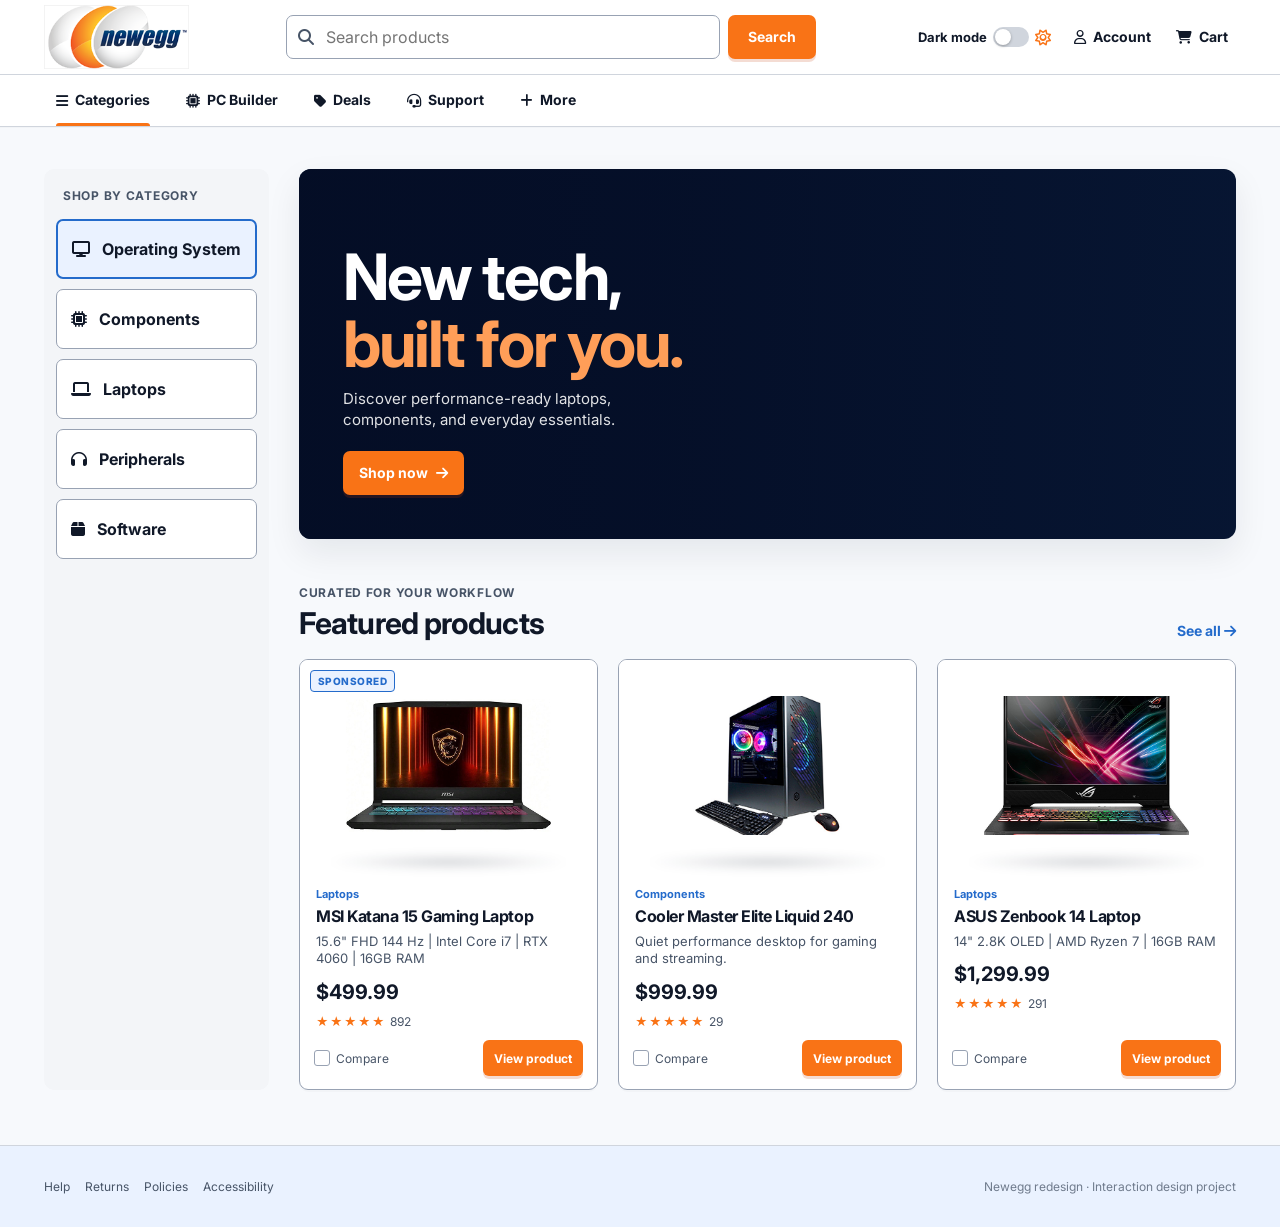
==== index.html @ b3aba9d3 "Improved the main hero promotional banner to make it more responsive." ====
<!doctype html>
<html lang="en">

<head>
  <meta charset="UTF-8" />
  <meta name="viewport" content="width=device-width, initial-scale=1.0" />
  <meta name="description" content="Responsive Newegg redesign prototype for an interaction design course." />
  <title>Newegg Redesign | Home</title>
  <link rel="preconnect" href="https://fonts.googleapis.com" />
  <link rel="preconnect" href="https://fonts.gstatic.com" crossorigin />
  <link href="https://fonts.googleapis.com/css2?family=Inter:wght@400;500;600;700;800&display=swap" rel="stylesheet" />
  <link rel="stylesheet" href="https://cdnjs.cloudflare.com/ajax/libs/font-awesome/6.7.2/css/all.min.css" />
  <link rel="stylesheet" href="./styles.css" />
</head>

<body class="page-home">
  <a class="skip-link" href="#main-content">Skip to content</a>

  <header class="site-header">
    <div class="header-main shell">
      <button class="hamburger" type="button" data-menu-toggle aria-label="Open navigation" aria-expanded="false"><i
          class="fa-solid fa-bars"></i></button>
      <a class="brand" href="index.html" aria-label="Newegg home">
        <img class="brand-logo" src="./assets/NeweggLogo.png" alt="Newegg" />
      </a>
      <form class="search-form desktop-search" data-search-form>
        <label class="sr-only" for="desktop-search">Search products</label>
        <div class="search-input-wrap"><i class="fa-solid fa-magnifying-glass"></i><input id="desktop-search"
            name="query" placeholder="Search products" /></div>
        <button class="btn btn-primary" type="submit">Search</button>
      </form>
      <div class="header-actions">
        <button class="theme-control" type="button" data-theme-toggle aria-label="Switch color theme"><span
            class="theme-label">Dark mode</span><span class="switch"><i></i></span><span class="theme-icon"><i
              class="fa-regular fa-sun"></i></span></button>
        <a class="account-link desktop-only" href="support.html"><i
            class="fa-regular fa-user"></i><span>Account</span></a>
        <a class="cart-link" href="product.html" aria-label="Cart"><i class="fa-solid fa-cart-shopping"></i><span
            class="desktop-only">Cart</span><b class="cart-count" hidden>0</b></a>
      </div>
    </div>
    <div class="mobile-search shell">
      <form class="search-form" data-search-form>
        <label class="sr-only" for="mobile-search">Search products</label>
        <div class="search-input-wrap"><i class="fa-solid fa-magnifying-glass"></i><input id="mobile-search"
            name="query" placeholder="Search products" /></div>
        <button class="btn btn-primary" type="submit">Search</button>
      </form>
    </div>
    <nav class="desktop-nav" aria-label="Primary navigation">
      <div class="shell nav-inner">
        <a class="nav-link is-active" href="index.html"><i class="fa-solid fa-bars"></i><span>Categories</span></a>
        <a class="nav-link" href="search.html"><i class="fa-solid fa-microchip"></i><span>PC Builder</span></a>
        <a class="nav-link" href="search.html"><i class="fa-solid fa-tag"></i><span>Deals</span></a>
        <a class="nav-link" href="support.html"><i class="fa-solid fa-headset"></i><span>Support</span></a>
        <a class="nav-link" href="index.html"><i class="fa-solid fa-plus"></i><span>More</span></a>
      </div>
    </nav>
    <div class="mobile-menu" aria-hidden="true">
      <div class="mobile-menu__backdrop" data-menu-close></div>
      <nav class="mobile-menu__panel" aria-label="Mobile navigation">
        <p>Explore</p>
        <a class="mobile-nav-link is-active" href="index.html"><i class="fa-solid fa-display"></i><span>Home</span><i
            class="fa-solid fa-arrow-right"></i></a>
        <a class="mobile-nav-link" href="search.html"><i class="fa-solid fa-magnifying-glass"></i><span>Search
            products</span><i class="fa-solid fa-arrow-right"></i></a>
        <a class="mobile-nav-link" href="product.html"><i class="fa-solid fa-laptop"></i><span>Product details</span><i
            class="fa-solid fa-arrow-right"></i></a>
        <a class="mobile-nav-link" href="support.html"><i class="fa-solid fa-headset"></i><span>Support</span><i
            class="fa-solid fa-arrow-right"></i></a>
        <button class="mobile-menu__theme" type="button" data-theme-toggle><i class="fa-regular fa-moon"></i> Switch to
          dark mode</button>
      </nav>
    </div>
  </header>

  <main id="main-content" class="page">
    <section class="home-grid shell">
      <aside class="category-rail" aria-label="Shop by category">
        <div class="section-kicker">Shop by category</div>
        <button class="category-button is-selected" type="button"><i class="fa-solid fa-display"></i><span>Operating
            System</span></button>
        <button class="category-button" type="button"><i
            class="fa-solid fa-microchip"></i><span>Components</span></button>
        <button class="category-button" type="button"><i class="fa-solid fa-laptop"></i><span>Laptops</span></button>
        <button class="category-button" type="button"><i
            class="fa-solid fa-headphones"></i><span>Peripherals</span></button>
        <button class="category-button" type="button"><i class="fa-solid fa-box"></i><span>Software</span></button>
      </aside>

      <div class="home-main">
        <section class="hero" style="--hero-image: url('./assets/hero-tech.png')">
          <div class="hero__content">
            <h1>
              New tech,

              <em>built for you.</em>
            </h1>

            <p>
              Discover performance-ready laptops, components,
              and everyday essentials.
            </p>

            <a class="btn btn-primary" href="search.html">
              Shop now <i class="fa-solid fa-arrow-right"></i>
            </a>
          </div>
        </section>

        <section class="featured-section">
          <div class="section-heading">
            <div><span class="section-kicker">Curated for your workflow</span>
              <h2>Featured products</h2>
            </div><a class="text-link" href="search.html">See all <i class="fa-solid fa-arrow-right"></i></a>
          </div>
          <div class="featured-grid">
            <article class="product-card">
              <div class="product-card__media"><span class="sponsored">Sponsored</span><img class="product-image"
                  src="./assets/MSIKatana.png" alt="Katana 15 Gaming Laptop" /></div>
              <div class="product-card__body">
                <p class="product-card__eyebrow">Laptops</p>
                <h3>MSI Katana 15 Gaming Laptop</h3>
                <p class="product-card__desc">15.6&quot; FHD 144 Hz | Intel Core i7 | RTX 4060 | 16GB RAM</p>
                <div class="product-card__price">$499.99</div>
                <div class="rating">★★★★★ <span>892</span></div>
              </div>
              <div class="product-card__actions"><label class="compare-check"><input type="checkbox"
                    data-compare /><span></span>Compare</label><a class="btn btn-primary btn-sm"
                  href="product.html">View product</a></div>
            </article>
            <article class="product-card">
              <div class="product-card__media"><img class="product-image" src="./assets/CoolerMaster.png"
                  alt="Elite Liquid desktop" /></div>
              <div class="product-card__body">
                <p class="product-card__eyebrow">Components</p>
                <h3>Cooler Master Elite Liquid 240</h3>
                <p class="product-card__desc">Quiet performance desktop for gaming and streaming.</p>
                <div class="product-card__price">$999.99</div>
                <div class="rating">★★★★★ <span>29</span></div>
              </div>
              <div class="product-card__actions"><label class="compare-check"><input type="checkbox"
                    data-compare /><span></span>Compare</label><a class="btn btn-primary btn-sm"
                  href="product.html">View product</a></div>
            </article>
            <article class="product-card">
              <div class="product-card__media"><img class="product-image" src="./assets/AsusZenbook.png"
                  alt="Zenbook creator laptop" /></div>
              <div class="product-card__body">
                <p class="product-card__eyebrow">Laptops</p>
                <h3>ASUS Zenbook 14 Laptop</h3>
                <p class="product-card__desc">14&quot; 2.8K OLED | AMD Ryzen 7 | 16GB RAM</p>
                <div class="product-card__price">$1,299.99</div>
                <div class="rating">★★★★★ <span>291</span></div>
              </div>
              <div class="product-card__actions"><label class="compare-check"><input type="checkbox"
                    data-compare /><span></span>Compare</label><a class="btn btn-primary btn-sm"
                  href="product.html">View product</a></div>
            </article>
          </div>
        </section>
      </div>
    </section>
  </main>

  <footer class="site-footer">
    <div class="shell"><span>Help</span><span>Returns</span><span>Policies</span><span>Accessibility</span><span
        class="footer-note">Newegg redesign · Interaction design project</span></div>
  </footer>
  <div class="toast" role="status" hidden></div>
  <script src="./app.js"></script>
</body>

</html>
---- styles.css ----
:root {
  --ink: #101828;
  --ink-soft: #475467;
  --canvas: #f7f9fc;
  --surface: #ffffff;
  --surface-muted: #f3f5f8;
  --line: #d0d5dd;
  --line-strong: #98a2b3;
  --navy: #21395f;
  --navy-deep: #101828;
  --blue: #246bcb;
  --blue-soft: #eaf2ff;
  --orange: #f97316;
  --orange-dark: #d95f07;
  --success: #157a47;
  --success-bg: #ecfdf3;
  --error: #d92d20;
  --error-bg: #fff1f0;
  --shadow: 0 14px 34px rgba(16, 24, 40, 0.08);
  --shadow-soft: 0 6px 18px rgba(16, 24, 40, 0.06);
  --ease: cubic-bezier(0.23, 1, 0.32, 1);
}


:root[data-theme="dark"],
body.dark-mode {
  --ink: #f9fafb;
  --ink-soft: #d0d5dd;
  --canvas: #101828;
  --surface: #1d2939;
  --surface-muted: #283548;
  --line: #475467;
  --line-strong: #667085;
  --navy: #1d2939;
  --navy-deep: #101828;
  --blue: #84adff;
  --blue-soft: #21395f;
  --success: #7ee2a8;
  --success-bg: #133d2b;
  --error: #fda29b;
  --error-bg: #5b1f28;
  --shadow: 0 18px 42px rgba(0, 0, 0, 0.28);
  --shadow-soft: 0 10px 24px rgba(0, 0, 0, 0.2);
}

  * {
  box-sizing: border-box;
}

html {
  max-width: 100%;
  overflow-x: clip;
  scroll-behavior: smooth;
}

body {
  max-width: 100%;
  margin: 0;
  min-width: 320px;
  overflow-x: clip;
  background: var(--canvas);
  color: var(--ink);
  font-family: "inter", Arial, sans-serif;
  font-size: 16px;
  line-height: 1.45;
  transition: background-color 180ms var(--ease), color 180ms var(--ease);
}

body.menu-is-open {
  overflow: hidden;
}

button,
input,
textarea,
select {
  font: inherit;
}

button,
a {
  -webkit-tap-highlight-color: transparent;
}

button {
  border: 0;
}

a {
  color: inherit;
  text-decoration: none;
}

button,
select,
input[type="checkbox"] {
  cursor: pointer;
}

button:focus-visible,
a:focus-visible,
input:focus-visible,
select:focus-visible,
textarea:focus-visible {
  outline: 3px solid #84adff;
  outline-offset: 2px;
}

img {
  max-width: 100%;
  display: block;
}

.sr-only {
  position: absolute;
  width: 1px;
  height: 1px;
  padding: 0;
  margin: -1px;
  overflow: hidden;
  clip: rect(0, 0, 0, 0);
  white-space: nowrap;
  border: 0;
}

[hidden] {
  display: none !important;
}

.skip-link {
  position: fixed;
  top: 0;
  left: 16px;
  transform: translateY(-120%);
  z-index: 1000;
  padding: 10px 14px;
  background: var(--orange);
  color: #fff;
  font-weight: 700;
  border-radius: 0 0 8px 8px;
  transition: transform 160ms var(--ease);
}

.skip-link:focus {
  transform: translateY(0);
}

.shell {
  width: min(100% - 32px, 1240px);
  margin-inline: auto;
}

.page {
  min-height: calc(100vh - 200px);
}

.mobile-only {
  display: inline-flex;
}

.desktop-only,
.desktop-search,
.desktop-nav,
.category-rail,
.filters-panel {
  display: none;
}

.desktop-search {
  display: none !important;
}

/* Header */
.site-header {
  position: relative;
  z-index: 20;
  background: var(--surface);
  border-bottom: 1px solid var(--line);
  box-shadow: 0 1px 0 rgba(16, 24, 40, 0.02);
}

.header-main {
  position: relative;
  z-index: 3;
  min-height: 68px;
  display: flex;
  align-items: center;
  justify-content: space-between;
  gap: 12px;
  background: var(--surface);
}

.hamburger,
.icon-button {
  width: 46px;
  height: 46px;
  display: grid;
  place-items: center;
  border-radius: 9px;
  background: transparent;
  color: var(--ink);
}

.hamburger {
  flex: 0 0 auto;
}

.hamburger:active,
.icon-button:active,
.btn:active {
  transform: scale(0.97);
}

.brand {
  display: inline-flex;
  align-items: center;
  gap: 7px;
  min-width: 0;
  font-family: "Inter", Arial, sans-serif;
  font-size: 19px;
  font-weight: 700;
  letter-spacing: -1px;
  color: var(--navy);
}

.brand-logo {
  width: 112px;
  height: auto;
  display: block;
  object-fit: contain;
}

@media (min-width: 768px) {
  .brand-logo {
    width: 145px;
  }
}

.brand-word span {
  color: var(--orange);
}

.brand-orbs {
  width: 36px;
  height: 24px;
  display: inline-flex;
  align-items: center;
  position: relative;
}

.brand-orbs i {
  position: absolute;
  width: 21px;
  height: 21px;
  border-radius: 50%;
  border: 1px solid rgba(16, 24, 40, .1);
}

.brand-orbs i:nth-child(1) {
  left: 0;
  background: #f7d58e;
}

.brand-orbs i:nth-child(2) {
  left: 7px;
  background: #f89a3c;
}

.brand-orbs i:nth-child(3) {
  left: 15px;
  background: #d4e9f7;
}

.header-actions {
  display: flex;
  flex: 0 0 auto;
  align-items: center;
  gap: 4px;
}

.theme-control {
  height: 42px;
  display: inline-flex;
  align-items: center;
  gap: 6px;
  padding: 0 6px;
  background: transparent;
  color: var(--ink);
  border-radius: 9px;
  white-space: nowrap;
}

.theme-label {
  display: none;
  font-size: 13px;
  font-weight: 700;
}

.theme-icon {
  color: var(--orange);
  display: grid;
  place-items: center;
}

.switch {
  width: 36px;
  height: 20px;
  padding: 2px;
  border-radius: 99px;
  background: var(--line);
  transition: background 180ms var(--ease);
}

.switch i {
  width: 16px;
  height: 16px;
  display: block;
  border-radius: 50%;
  background: #fff;
  box-shadow: 0 1px 3px rgba(0, 0, 0, .3);
  transition: transform 180ms var(--ease);
}

.switch.is-on {
  background: var(--orange);
}

.switch.is-on i {
  transform: translateX(16px);
}

.cart-link,
.account-link {
  position: relative;
  display: inline-flex;
  align-items: center;
  gap: 7px;
  padding: 8px;
  color: var(--ink);
  font-weight: 700;
  font-size: 14px;
}

.account-link.desktop-only {
  display: none;
}

.cart-link b {
  position: absolute;
  top: 1px;
  right: 1px;
  display: grid;
  place-items: center;
  min-width: 16px;
  height: 16px;
  padding: 0 4px;
  border: 2px solid var(--surface);
  border-radius: 99px;
  background: var(--orange);
  color: #fff;
  font-size: 10px;
}

.mobile-search {
  position: relative;
  z-index: 3;
  padding: 0 0 12px;
  background: var(--surface);
}

.search-form {
  display: flex;
  align-items: stretch;
  gap: 8px;
  width: 100%;
}

.search-input-wrap {
  position: relative;
  flex: 1;
  min-width: 0;
  display: flex;
  align-items: center;
  color: var(--ink-soft);
}

.search-input-wrap svg,
.search-input-wrap i {
  position: absolute;
  left: 12px;
  pointer-events: none;
}

.search-input-wrap input {
  width: 100%;
  height: 44px;
  padding: 0 12px 0 39px;
  border: 1px solid var(--line-strong);
  border-radius: 7px;
  background: var(--surface);
  color: var(--ink);
  transition: border-color 160ms var(--ease), box-shadow 160ms var(--ease);
}

.search-input-wrap input:focus {
  border-color: var(--blue);
  box-shadow: 0 0 0 3px color-mix(in srgb, var(--blue) 17%, transparent);
  outline: none;
}

.btn {
  min-height: 44px;
  display: inline-flex;
  align-items: center;
  justify-content: center;
  gap: 8px;
  padding: 0 16px;
  border-radius: 7px;
  font-weight: 700;
  font-size: 14px;
  text-align: center;
  transition: transform 150ms var(--ease), background-color 150ms var(--ease), box-shadow 150ms var(--ease);
}

.btn-primary {
  background: var(--orange);
  color: #fff;
  box-shadow: 0 3px 0 rgba(193, 65, 12, .18);
}

.btn-primary:hover {
  background: var(--orange-dark);
  box-shadow: 0 5px 12px rgba(217, 95, 7, .2);
  transform: translateY(-1px);
}

.btn-secondary {
  border: 1px solid var(--line-strong);
  background: var(--surface);
  color: var(--ink);
}

.btn-secondary:hover {
  border-color: var(--blue);
  color: var(--blue);
}

.btn-sm {
  min-height: 36px;
  padding: 0 11px;
  border-radius: 6px;
  font-size: 12px;
}

.mobile-menu {
  position: fixed;
  inset: 0;
  z-index: 2;
  visibility: hidden;
  pointer-events: none;
}

.mobile-menu.is-open {
  visibility: visible;
  pointer-events: auto;
}

.mobile-menu__backdrop {
  position: absolute;
  inset: 124px 0 0;
  background: rgba(2, 6, 23, .56);
  opacity: 0;
  transition: opacity 200ms var(--ease);
}

.mobile-menu.is-open .mobile-menu__backdrop {
  opacity: 1;
}

.mobile-menu__panel {
  position: absolute;
  top: 124px;
  bottom: 0;
  width: min(320px, 86vw);
  padding: 24px 18px;
  overflow-y: auto;
  background: var(--surface);
  box-shadow: 10px 8px 30px rgba(0, 0, 0, .24);
  transform: translateX(-105%);
  transition: transform 250ms var(--ease);
}

.mobile-menu.is-open .mobile-menu__panel {
  transform: translateX(0);
}

.mobile-menu__panel p {
  margin: 0 10px 11px;
  color: var(--ink-soft);
  font-size: 12px;
  font-weight: 800;
  letter-spacing: .1em;
  text-transform: uppercase;
}

.mobile-nav-link {
  display: grid;
  grid-template-columns: 24px 1fr 18px;
  align-items: center;
  gap: 10px;
  min-height: 54px;
  padding: 0 10px;
  border-bottom: 1px solid var(--line);
  color: var(--ink);
  font-size: 16px;
  font-weight: 700;
}

.mobile-nav-link svg:last-child,
.mobile-nav-link i:last-child {
  color: var(--ink-soft);
}

.mobile-nav-link.is-active {
  border-left: 3px solid var(--orange);
  padding-left: 7px;
  background: var(--blue-soft);
  color: var(--blue);
}

.mobile-menu__theme {
  width: 100%;
  display: flex;
  align-items: center;
  gap: 10px;
  min-height: 54px;
  margin-top: 16px;
  padding: 0 10px;
  border: 0;
  border-radius: 7px;
  background: var(--surface-muted);
  color: var(--ink);
  text-align: left;
  font-weight: 800;
}

.route-name {
  position: absolute;
  width: 1px;
  height: 1px;
  overflow: hidden;
  clip: rect(0, 0, 0, 0);
}

/* Shared layout / typography */
h1,
h2,
h3,
p {
  margin-top: 0;
}

h1,
h2,
h3 {
  font-family: "Inter", Arial, sans-serif;
  letter-spacing: -.03em;
}

h1 {
  font-size: clamp(29px, 7vw, 48px);
  line-height: 1.04;
}

h2 {
  font-size: clamp(22px, 5vw, 30px);
  line-height: 1.12;
}

.section-kicker {
  display: block;
  margin-bottom: 6px;
  color: var(--ink-soft);
  font-size: 12px;
  font-weight: 700;
  letter-spacing: .06em;
  text-transform: uppercase;
}

.section-heading {
  display: flex;
  align-items: flex-end;
  justify-content: space-between;
  gap: 12px;
  margin-bottom: 18px;
}

.section-heading h2 {
  margin-bottom: 0;
}

.text-link,
.text-button {
  display: inline-flex;
  align-items: center;
  gap: 3px;
  border: 0;
  background: transparent;
  color: var(--blue);
  font-weight: 700;
  font-size: 14px;
  white-space: nowrap;
}

.text-button {
  padding: 8px;
}

/* Home */
.home-grid {
  padding-block: 22px 44px;
}

.hero {
  position: relative;
  min-height: 300px;
  display: flex;
  align-items: flex-end;
  overflow: hidden;
  padding: 28px;
  border-radius: 12px;
  background: #071633 var(--hero-image) center / cover no-repeat;
  box-shadow: var(--shadow);
  isolation: isolate;
}

.hero::before {
  content: "";
  position: absolute;
  inset: 0;
  z-index: -1;
  background: linear-gradient(90deg, rgba(4, 13, 37, .96) 0%, rgba(4, 13, 37, .75) 40%, rgba(4, 13, 37, .08) 100%);
}

.promo-hero {
  align-items: flex-end;
  justify-content: flex-start;
  background-position: center;
}

.promo-hero::before {
  background: rgba(4, 13, 37, 0.08);
}

.hero-shop-button {
  position: relative;
  z-index: 1;
}

.hero__content {
  max-width: 360px;
  color: #fff;
}

.hero__eyebrow {
  display: inline-flex;
  padding: 5px 8px;
  margin-bottom: 10px;
  border: 1px solid rgba(255, 255, 255, .36);
  border-radius: 99px;
  background: rgba(255, 255, 255, .11);
  font-size: 12px;
  font-weight: 700;
}

.hero h1 {
  margin-bottom: 10px;
  font-size: clamp(35px, 9.5vw, 64px);
}

.hero h1 em {
  color: #ff9e58;
  font-style: normal;
}

.hero p {
  margin-bottom: 20px;
  color: rgba(255, 255, 255, .88);
  font-size: 15px;
}

.featured-section {
  padding-top: 40px;
}

.featured-grid,
.results-grid {
  display: grid;
  grid-template-columns: 1fr;
  gap: 14px;
}

.product-card {
  position: relative;
  display: flex;
  flex-direction: column;
  overflow: hidden;
  min-width: 0;
  border: 1px solid var(--line-strong);
  border-radius: 9px;
  background: var(--surface);
  box-shadow: 0 2px 0 rgba(16, 24, 40, .02);
  transition: transform 180ms var(--ease), box-shadow 180ms var(--ease);
}

.product-card:hover {
  transform: translateY(-3px);
  box-shadow: var(--shadow-soft);
}

.product-card__media {
  position: relative;
  display: grid;
  place-items: center;
  min-height: 190px;
  padding: 18px;
  background: #fff;
}

.product-card__media::after {
  content: "";
  position: absolute;
  inset: auto 20px 0;
  height: 18px;
  background: radial-gradient(ellipse, rgba(15, 23, 42, .18), transparent 67%);
  filter: blur(4px);
}

.product-image {
  width: min(100%, 180px);
  height: 160px;
  object-fit: contain;
  position: relative;
  z-index: 1;
}

.sponsored {
  position: absolute;
  top: 10px;
  left: 10px;
  z-index: 2;
  padding: 3px 7px;
  border: 1px solid var(--blue);
  border-radius: 4px;
  background: var(--blue-soft);
  color: var(--blue);
  font-size: 10px;
  font-weight: 800;
  text-transform: uppercase;
  letter-spacing: .045em;
}

.product-card__body {
  flex: 1;
  padding: 16px 16px 11px;
}

.product-card__eyebrow {
  margin-bottom: 4px;
  color: var(--blue);
  font-size: 11px;
  font-weight: 700;
}

.product-card h3 {
  margin-bottom: 7px;
  font-size: 17px;
  line-height: 1.18;
}

.product-card__desc {
  display: -webkit-box;
  margin-bottom: 10px;
  color: var(--ink-soft);
  font-size: 13px;
  line-height: 1.35;
  overflow: hidden;
  -webkit-line-clamp: 2;
  -webkit-box-orient: vertical;
}

.product-card__price {
  margin-bottom: 6px;
  font-family: "Inter", Arial, sans-serif;
  font-size: 20px;
  font-weight: 700;
}

.rating {
  color: var(--orange);
  font-size: 12px;
  letter-spacing: 1px;
}

.rating span {
  color: var(--ink-soft);
  letter-spacing: 0;
}

.product-card__actions {
  display: flex;
  align-items: center;
  justify-content: space-between;
  gap: 8px;
  padding: 0 16px 15px;
}

.compare-check {
  position: relative;
  display: inline-flex;
  align-items: center;
  gap: 6px;
  color: var(--ink-soft);
  font-size: 12px;
  white-space: nowrap;
}

.compare-check input,
.filter-option input {
  position: absolute;
  width: 1px;
  height: 1px;
  opacity: 0;
}

.compare-check>span,
.filter-option>span {
  width: 16px;
  height: 16px;
  display: inline-grid;
  place-items: center;
  flex: 0 0 auto;
  border: 1.5px solid var(--line-strong);
  border-radius: 3px;
  background: var(--surface);
}

.compare-check input:checked+span,
.filter-option input:checked+span {
  border-color: var(--blue);
  background: var(--blue);
}

.compare-check input:checked+span::after,
.filter-option input:checked+span::after {
  content: "✓";
  color: #fff;
  font-size: 12px;
  font-weight: 800;
}

/* Search results */
.page-search {
  background: color-mix(in srgb, var(--canvas) 90%, var(--blue-soft));
}

.search-page {
  padding-block: 26px 46px;
}

.search-page__top {
  display: flex;
  justify-content: space-between;
  align-items: flex-end;
  gap: 20px;
}

.search-page__top h1 {
  margin-bottom: 3px;
}

.results-meta {
  margin-bottom: 0;
  color: var(--ink-soft);
  font-size: 14px;
}

.sort-control {
  display: none;
  align-items: center;
  gap: 8px;
  color: var(--ink-soft);
  font-size: 13px;
  font-weight: 700;
}

.sort-control select {
  height: 38px;
  min-width: 146px;
  padding: 0 30px 0 10px;
  border: 1px solid var(--line-strong);
  border-radius: 6px;
  background: var(--surface);
  color: var(--ink);
}

.mobile-filter-row {
  display: flex;
  gap: 10px;
  margin: 19px 0 10px;
}

.filter-trigger,
.mobile-sort button {
  min-height: 42px;
  display: inline-flex;
  align-items: center;
  justify-content: center;
  gap: 7px;
  padding: 0 13px;
  border: 1px solid var(--line-strong);
  border-radius: 7px;
  background: var(--surface);
  color: var(--ink);
  font-size: 14px;
  font-weight: 700;
}

.mobile-sort {
  flex: 1;
  min-width: 0;
  display: flex;
  align-items: center;
  justify-content: space-between;
  padding-left: 10px;
  color: var(--ink-soft);
  font-size: 13px;
  font-weight: 700;
}

.mobile-sort button {
  min-width: 0;
  margin-left: 5px;
  padding-inline: 8px;
  border-color: transparent;
}

.chips {
  display: flex;
  flex-wrap: wrap;
  gap: 7px;
  margin: 12px 0 20px;
}

.chip {
  min-height: 34px;
  display: inline-flex;
  align-items: center;
  gap: 7px;
  padding: 0 10px;
  border: 1px solid var(--line-strong);
  border-radius: 6px;
  background: var(--blue-soft);
  color: var(--ink);
  font-size: 12px;
  font-weight: 700;
}

.chip span {
  font-size: 17px;
  line-height: 1;
}

.chip-clear {
  background: var(--surface);
  color: var(--ink);
}

.results-grid {
  gap: 16px;
}

.load-more {
  width: 100%;
  max-width: 260px;
  margin: 22px auto 0;
}

.filters-panel {
  align-self: start;
}

.filter-content {
  padding: 18px;
  border: 1px solid var(--line-strong);
  border-radius: 9px;
  background: var(--surface);
  box-shadow: var(--shadow-soft);
}

.filter-drawer__heading {
  display: flex;
  justify-content: space-between;
  align-items: center;
  padding-bottom: 13px;
  border-bottom: 1px solid var(--line);
  text-transform: uppercase;
  font-size: 13px;
  letter-spacing: .07em;
}

.filter-group {
  padding-block: 17px;
  border-bottom: 1px solid var(--line);
}

.filter-group:last-of-type {
  border-bottom: 0;
}

.filter-group h3 {
  margin-bottom: 11px;
  font-size: 13px;
  text-transform: uppercase;
}

.filter-option {
  position: relative;
  display: flex;
  align-items: center;
  gap: 9px;
  margin: 10px 0;
  color: var(--ink-soft);
  font-size: 13px;
}

.filter-more {
  padding: 3px 0;
  background: transparent;
  color: var(--blue);
  font-size: 12px;
  font-weight: 700;
}

.filter-apply {
  width: 100%;
  margin-top: 16px;
}

.filter-drawer {
  position: fixed;
  inset: 0;
  z-index: 120;
  visibility: hidden;
  pointer-events: none;
}

.filter-drawer.is-open {
  visibility: visible;
  pointer-events: auto;
}

.filter-drawer__backdrop {
  position: absolute;
  inset: 0;
  background: rgba(2, 6, 23, .5);
  opacity: 0;
  transition: opacity 220ms var(--ease);
}

.filter-drawer.is-open .filter-drawer__backdrop {
  opacity: 1;
}

.filter-drawer__panel {
  position: absolute;
  right: 0;
  bottom: 0;
  left: 0;
  max-height: 83vh;
  overflow-y: auto;
  padding: 12px;
  border-radius: 18px 18px 0 0;
  background: var(--surface);
  transform: translateY(105%);
  transition: transform 260ms var(--ease);
}

.filter-drawer.is-open .filter-drawer__panel {
  transform: translateY(0);
}

.comparison-tray {
  position: sticky;
  bottom: 13px;
  z-index: 5;
  display: flex;
  flex-wrap: wrap;
  align-items: center;
  gap: 9px;
  margin-top: 18px;
  padding: 11px;
  border: 1px solid var(--line-strong);
  border-radius: 9px;
  background: var(--surface);
  box-shadow: var(--shadow);
}

.comparison-tray strong {
  flex: 1;
  min-width: 130px;
  font-size: 13px;
}

.comparison-previews {
  display: flex;
}

.comparison-previews img {
  width: 38px;
  height: 38px;
  object-fit: contain;
  margin-right: -5px;
  padding: 3px;
  border: 1px solid var(--line);
  border-radius: 5px;
  background: #fff;
}

/* Search Loading */
.search-loading {
  padding-block: 44px;
}

.loading-heading {
  display: flex;
  align-items: center;
  gap: 15px;
  margin-bottom: 28px;
}

.loading-heading h1 {
  margin: 0 0 2px;
}

.loading-heading p {
  margin: 0;
  color: var(--ink-soft);
}

.loader {
  width: 34px;
  height: 34px;
  border: 4px solid var(--blue-soft);
  border-top-color: var(--orange);
  border-radius: 50%;
  animation: spin .85s linear infinite;
}

.skeleton-grid {
  display: grid;
  grid-template-columns: 1fr;
  gap: 16px;
}

.skeleton-card {
  padding: 16px;
  border: 1px solid var(--line);
  border-radius: 9px;
  background: var(--surface);
}

.skeleton-card div,
.skeleton-card i {
  display: block;
  border-radius: 6px;
  background: linear-gradient(90deg, var(--surface-muted) 20%, var(--line) 50%, var(--surface-muted) 80%);
  background-size: 200% 100%;
  animation: shimmer 1.4s infinite;
}

.skeleton-card div {
  height: 172px;
  margin-bottom: 16px;
}

.skeleton-card i {
  height: 13px;
  margin: 9px 0;
}

.skeleton-card i:nth-child(2) {
  width: 74%;
}

.skeleton-card i:nth-child(3) {
  width: 95%;
}

.skeleton-card i:nth-child(4) {
  width: 48%;
}

/* Product */
.product-page {
  padding-block: 19px 44px;
}

.back-link {
  display: inline-flex;
  align-items: center;
  margin-bottom: 20px;
  color: var(--blue);
  font-weight: 700;
  font-size: 14px;
}

.product-layout {
  display: grid;
  gap: 28px;
}

.gallery-main {
  position: relative;
  min-height: 300px;
  display: grid;
  place-items: center;
  overflow: hidden;
  border-radius: 10px;
  background: #fff;
}

.gallery-main::after {
  content: "";
  position: absolute;
  inset: auto 18% 20px;
  height: 26px;
  border-radius: 50%;
  background: rgba(15, 23, 42, .18);
  filter: blur(8px);
}

.gallery-main-image {
  width: min(90%, 520px);
  height: 280px;
  object-fit: contain;
  position: relative;
  z-index: 1;
}

.gallery-thumbs {
  display: flex;
  gap: 9px;
  margin-top: 11px;
  overflow-x: auto;
  padding-bottom: 4px;
}

.gallery-thumb {
  width: 70px;
  height: 58px;
  display: grid;
  place-items: center;
  flex: 0 0 auto;
  padding: 4px;
  border: 2px solid transparent;
  border-radius: 6px;
  background: #fff;
}

.gallery-thumb.is-selected {
  border-color: var(--blue);
}

.gallery-thumb .product-image {
  height: 48px;
}

.product-info>h1 {
  margin-bottom: 8px;
}

.product-subtitle {
  max-width: 640px;
  margin-bottom: 12px;
  color: var(--ink-soft);
  font-size: 16px;
}

.product-info>.rating {
  margin-bottom: 9px;
}

.product-price {
  margin: 8px 0 22px;
  font-family: "Inter", Arial, sans-serif;
  font-size: 38px;
  font-weight: 700;
  letter-spacing: -.05em;
}

.stock-status {
  display: flex;
  align-items: center;
  gap: 7px;
  margin-bottom: 13px;
  color: var(--success);
  font-weight: 700;
  font-size: 14px;
}

.stock-status>span {
  width: 8px;
  height: 8px;
  border-radius: 50%;
  background: var(--success);
}

.stock-status small {
  color: var(--ink-soft);
  font-weight: 600;
}

.good-for {
  display: flex;
  align-items: center;
  gap: 12px;
  margin-bottom: 17px;
  padding: 14px;
  border: 1px solid color-mix(in srgb, var(--blue) 35%, var(--line));
  border-radius: 8px;
  background: var(--blue-soft);
}

.good-for>span {
  width: 38px;
  height: 38px;
  display: grid;
  place-items: center;
  border-radius: 50%;
  background: var(--surface);
  color: var(--navy);
}

.good-for b {
  display: block;
  margin-bottom: 2px;
  text-transform: uppercase;
  font-size: 11px;
  letter-spacing: .06em;
}

.good-for p {
  margin: 0;
  font-size: 14px;
  font-weight: 700;
}

.purchase-row {
  display: grid;
  grid-template-columns: 90px 1fr;
  gap: 10px;
  align-items: end;
}

.purchase-row label {
  display: grid;
  gap: 5px;
  font-size: 13px;
  font-weight: 700;
}

.purchase-row select {
  height: 44px;
  padding: 0 8px;
  border: 1px solid var(--line-strong);
  border-radius: 7px;
  background: var(--surface);
  color: var(--ink);
}

.add-cart {
  width: 100%;
}

.cart-feedback {
  display: flex;
  align-items: center;
  justify-content: center;
  gap: 8px;
  margin-top: 10px;
  min-height: 42px;
  border-radius: 6px;
  background: var(--success-bg);
  color: var(--success);
  font-weight: 700;
  font-size: 14px;
}

.product-details {
  margin-top: 44px;
}

.product-tabs {
  display: grid;
  grid-template-columns: repeat(2, 1fr);
  gap: 7px;
  margin-bottom: 0;
}

.product-tabs button {
  min-height: 42px;
  padding: 8px;
  border: 1px solid var(--line-strong);
  border-radius: 6px;
  background: var(--surface);
  color: var(--ink);
  font-weight: 700;
  font-size: 13px;
}

.product-tabs button.is-active {
  border-color: var(--blue);
  background: var(--blue-soft);
  color: var(--blue);
}

.specs-panel {
  margin-top: 10px;
  border: 1px solid var(--line-strong);
  border-radius: 8px;
  overflow: hidden;
  background: var(--surface);
}

.spec-row {
  display: grid;
  grid-template-columns: 24px minmax(84px, 1fr);
  gap: 8px;
  align-items: start;
  padding: 14px;
  border-bottom: 1px solid var(--line);
  font-size: 14px;
}

.spec-row:last-child {
  border-bottom: 0;
}

.spec-row>svg,
.spec-row>i {
  color: var(--ink-soft);
}

.spec-row>span {
  grid-column: 2;
  color: var(--ink-soft);
  font-size: 13px;
}

/* Support form */
.support-page {
  max-width: 750px;
  padding-block: 50px 56px;
}

.form-intro {
  margin-bottom: 25px;
}

.eyebrow-dot {
  display: inline-block;
  width: 9px;
  height: 9px;
  margin-right: 8px;
  border-radius: 50%;
  background: var(--orange);
}

.form-intro>span:not(.eyebrow-dot) {
  color: var(--blue);
  font-size: 13px;
  font-weight: 700;
}

.form-intro h1 {
  margin: 8px 0 9px;
}

.form-intro p {
  margin-bottom: 0;
  color: var(--ink-soft);
}

.form-intro p b {
  color: var(--orange);
}

.support-form {
  display: grid;
  gap: 19px;
  padding: 22px;
  border: 1px solid var(--line);
  border-radius: 10px;
  background: var(--surface);
  box-shadow: var(--shadow-soft);
}

.form-field {
  position: relative;
}

.form-field label {
  display: block;
  margin-bottom: 7px;
  font-size: 12px;
  font-weight: 800;
  text-transform: uppercase;
  letter-spacing: .06em;
}

.form-field label b {
  color: var(--orange);
}

.form-field input,
.form-field textarea {
  width: 100%;
  border: 1px solid var(--line-strong);
  border-radius: 6px;
  background: var(--surface);
  color: var(--ink);
  transition: border-color 160ms var(--ease), box-shadow 160ms var(--ease);
}

.form-field input {
  height: 46px;
  padding: 0 12px;
}

.form-field textarea {
  min-height: 132px;
  padding: 12px;
  resize: vertical;
}

.form-field input:focus,
.form-field textarea:focus {
  border-color: var(--blue);
  box-shadow: 0 0 0 3px color-mix(in srgb, var(--blue) 17%, transparent);
  outline: none;
}

.form-field.is-error input,
.form-field.is-error textarea {
  border-color: var(--error);
}

.form-field.is-valid input,
.form-field.is-valid textarea {
  border-color: var(--success);
}

.field-message {
  display: flex;
  align-items: center;
  gap: 5px;
  margin: 6px 0 0;
  font-size: 12px;
  font-weight: 700;
}

.is-error .field-message {
  color: var(--error);
}

.is-valid .field-message {
  color: var(--success);
}

.support-submit {
  justify-self: start;
  min-width: 170px;
}

.success-page {
  min-height: 560px;
  display: grid;
  place-items: center;
  padding-block: 44px;
}

.success-card {
  width: min(100%, 500px);
  padding: 32px 24px;
  border: 1px solid var(--line);
  border-radius: 12px;
  background: var(--surface);
  text-align: center;
  box-shadow: var(--shadow);
}

.success-mark {
  width: 64px;
  height: 64px;
  display: grid;
  place-items: center;
  margin: 0 auto 19px;
  border-radius: 50%;
  background: var(--success);
  color: #fff;
}

.success-card h1 {
  margin: 6px 0 12px;
}

.success-card>p {
  color: var(--ink-soft);
}

.confirmation-number {
  display: grid;
  grid-template-columns: 1fr auto;
  gap: 2px 9px;
  margin: 20px 0;
  padding: 13px;
  border-radius: 7px;
  background: var(--blue-soft);
  text-align: left;
}

.confirmation-number span {
  color: var(--ink-soft);
  font-size: 11px;
  font-weight: 700;
  text-transform: uppercase;
}

.confirmation-number strong {
  grid-row: 2;
  font-family: "Inter", Arial, sans-serif;
  font-size: 20px;
}

.confirmation-number button {
  grid-column: 2;
  grid-row: 1 / span 2;
  align-self: center;
  padding: 7px;
  border-radius: 5px;
  background: transparent;
  color: var(--blue);
}

.success-card ul {
  margin: 0 0 23px;
  padding: 0;
  list-style: none;
  text-align: left;
}

.success-card li {
  display: flex;
  align-items: center;
  gap: 7px;
  margin: 10px 0;
  color: var(--ink-soft);
  font-size: 13px;
}

.success-card li svg,
.success-card li i {
  color: var(--success);
}

.empty-page {
  padding-block: 90px;
  text-align: center;
}

.site-footer {
  min-height: 82px;
  display: flex;
  align-items: center;
  border-top: 1px solid var(--line);
  background: var(--blue-soft);
  color: var(--ink-soft);
  font-size: 12px;
}

.site-footer .shell {
  display: flex;
  flex-wrap: wrap;
  gap: 6px 13px;
}

.footer-note {
  width: 100%;
  opacity: .75;
}

.toast {
  position: fixed;
  right: 16px;
  bottom: 18px;
  z-index: 200;
  max-width: min(355px, calc(100vw - 32px));
  display: flex;
  align-items: center;
  gap: 8px;
  padding: 13px 15px;
  border: 1px solid color-mix(in srgb, var(--success) 50%, var(--line));
  border-radius: 8px;
  background: var(--surface);
  color: var(--ink);
  box-shadow: var(--shadow);
  font-size: 14px;
  font-weight: 700;
  animation: toast-in 220ms var(--ease);
}

.toast svg,
.toast i {
  color: var(--success);
}

@keyframes spin {
  to {
    transform: rotate(360deg);
  }
}

@keyframes shimmer {
  to {
    background-position: -200% 0;
  }
}

@keyframes toast-in {
  from {
    opacity: 0;
    transform: translateY(14px);
  }

  to {
    opacity: 1;
    transform: translateY(0);
  }
}

@media (min-width: 600px) {
  .shell {
    width: min(100% - 48px, 1240px);
  }

  .header-main {
    min-height: 74px;
  }

  .featured-grid,
  .results-grid {
    grid-template-columns: repeat(2, minmax(0, 1fr));
  }

  .skeleton-grid {
    grid-template-columns: repeat(2, minmax(0, 1fr));
  }

  .product-layout {
    grid-template-columns: minmax(0, .96fr) minmax(0, 1.04fr);
    align-items: start;
  }

  .support-form {
    padding: 28px;
  }

  .support-page {
    padding-top: 62px;
  }

  .spec-row {
    grid-template-columns: 25px 142px 1fr;
    align-items: center;
  }

  .spec-row>span {
    grid-column: 3;
  }
}

@media (min-width: 768px) {

  .mobile-only,
  .hamburger,
  .mobile-search,
  .mobile-filter-row {
    display: none;
  }


.desktop-only,
  .desktop-search,
  .desktop-nav {
    display: flex;
  }

  .desktop-search {
    display: flex !important;
  }

  .account-link.desktop-only {
    display: inline-flex;
  }

  .header-main {
    gap: 19px;
  }

  .brand {
    min-width: 128px;
    font-size: 21px;
  }

  .header-actions {
    gap: 9px;
  }

  .theme-label {
    display: inline;
  }

  .desktop-search {
    flex: 1;
    max-width: 530px;
  }

  .search-form .btn {
    min-width: 88px;
  }

  .desktop-nav {
    min-height: 52px;
    border-top: 1px solid var(--line);
  }

  .nav-inner {
    display: flex;
    align-items: stretch;
    gap: 12px;
  }

  .nav-link {
    position: relative;
    display: inline-flex;
    align-items: center;
    gap: 7px;
    padding: 0 12px;
    color: var(--ink);
    font-size: 14px;
    font-weight: 700;
  }

  .nav-link::after {
    content: "";
    position: absolute;
    right: 12px;
    bottom: 0;
    left: 12px;
    height: 3px;
    border-radius: 5px 5px 0 0;
    background: transparent;
    transition: background 160ms var(--ease);
  }

  .nav-link:hover {
    color: var(--blue);
  }

  .nav-link.is-active::after {
    background: var(--orange);
  }

  .home-grid {
    padding-top: 34px;
  }

  .hero {
    min-height: 356px;
    padding: 44px;
  }

  .featured-section {
    padding-top: 45px;
  }

  .product-card__media {
    min-height: 210px;
  }

  .product-image {
    width: min(100%, 205px);
    height: 175px;
  }

  .search-page {
    padding-top: 35px;
  }

  .sort-control {
    display: flex;
  }

  .search-layout {
    display: grid;
    grid-template-columns: 205px minmax(0, 1fr);
    gap: 20px;
  }

.filters-panel {
    display: block;
  }

  .filter-content {
    padding: 16px;
  }

  .filter-drawer {
    display: none;
  }

  .results-grid {
    grid-template-columns: repeat(2, minmax(0, 1fr));
  }

  .skeleton-grid {
    grid-template-columns: repeat(3, minmax(0, 1fr));
  }

  .product-tabs {
    grid-template-columns: repeat(4, 1fr);
    gap: 0;
  }

  .product-tabs button {
    border-radius: 0;
  }

  .product-tabs button:first-child {
    border-radius: 7px 0 0 0;
  }

  .product-tabs button:last-child {
    border-radius: 0 7px 0 0;
  }

  .product-details .specs-panel {
    border-radius: 0 0 8px 8px;
  }

  .site-footer .shell {
    gap: 15px;
  }

  .footer-note {
    width: auto;
    margin-left: auto;
  }
}

@media (min-width: 1024px) {
  .shell {
    width: min(100% - 88px, 1240px);
  }

  .category-rail {
    display: block;
    padding: 12px;
    border-radius: 10px;
    background: var(--surface-muted);
  }

  .home-grid {
    display: grid;
    grid-template-columns: 225px minmax(0, 1fr);
    gap: 30px;
    padding-block: 42px 55px;
  }

  .category-rail .section-kicker {
    margin: 6px 7px 15px;
  }

  .category-button {
    width: 100%;
    min-height: 60px;
    display: flex;
    align-items: center;
    gap: 12px;
    margin: 10px 0;
    padding: 0 14px;
    border: 1px solid var(--line-strong);
    border-radius: 7px;
    background: var(--surface);
    color: var(--ink);
    text-align: left;
    font-weight: 700;
    transition: background 160ms var(--ease), border-color 160ms var(--ease);
  }

  .category-button:hover {
    border-color: var(--blue);
    color: var(--blue);
  }

  .category-button.is-selected {
    border: 2px solid var(--blue);
    background: var(--blue-soft);
  }


.hero {
    min-height: 370px;
  }

  .featured-grid {
    grid-template-columns: repeat(3, minmax(0, 1fr));
    gap: 20px;
  }

  .product-card__media {
    min-height: 180px;
  }

  .product-card__body {
    padding: 14px 14px 9px;
  }

  .product-card h3 {
    font-size: 16px;
  }

  .product-card__actions {
    padding: 0 14px 13px;
  }

  .search-layout {
    grid-template-columns: 225px minmax(0, 1fr);
    gap: 27px;
  }

  .results-grid {
    grid-template-columns: repeat(3, minmax(0, 1fr));
    gap: 18px;
  }

  .page-product {
    background: color-mix(in srgb, var(--canvas) 94%, var(--blue-soft));
  }

  .product-page {
    padding-top: 33px;
  }

  .product-layout {
    grid-template-columns: minmax(0, 1.02fr) minmax(390px, .98fr);
    gap: 50px;
  }

  .gallery-main {
    min-height: 438px;
  }

  .gallery-main-image {
    height: 405px;
  }

  .product-info>h1 {
    font-size: 42px;
  }

  .product-details {
    margin-top: 55px;
  }

  .support-page {
    max-width: 840px;
    padding-block: 72px;
  }

  .support-form {
    padding: 34px;
  }
}

@media (min-width: 1240px) {
  .product-card__media {
    min-height: 195px;
  }

  .product-card__body {
    padding: 16px 16px 10px;
  }
}

@media (prefers-reduced-motion: reduce) {

  *,
  *::before,
  *::after {
    scroll-behavior: auto !important;
    animation-duration: .01ms !important;
    animation-iteration-count: 1 !important;
    transition-duration: .01ms !important;
  }
}

/* Assignment 11: Live search, loading states, and small animations */
.search-input-wrap {
  isolation: isolate;
}

.live-suggestions {
  position: absolute;
  top: calc(100% + 8px);
  left: 0;
  z-index: 60;
  width: 100%;
  max-height: 290px;
  overflow-y: auto;
  padding: 6px;
  border: 1px solid var(--line-strong);
  border-radius: 9px;
  background: var(--surface);
  box-shadow: var(--shadow);
  animation: live-suggestion-in 180ms var(--ease);
}

.live-suggestion {
  width: 100%;
  display: grid;
  grid-template-columns: 30px minmax(0, 1fr);
  gap: 9px;
  align-items: center;
  padding: 10px;
  border-radius: 6px;
  background: transparent;
  color: var(--ink);
  text-align: left;
  transition: background-color 150ms var(--ease), transform 150ms var(--ease);
}

.live-suggestion:hover,
.live-suggestion:focus-visible {
  background: var(--blue-soft);
  transform: translateX(2px);
  outline: none;
}

.live-suggestion-icon {
  width: 28px;
  height: 28px;
  display: grid;
  place-items: center;
  border-radius: 50%;
  background: var(--surface-muted);
  color: var(--blue);
}

.live-suggestion strong,
.live-suggestion small {
  display: block;
}

.live-suggestion strong {
  margin-bottom: 2px;
  font-size: 13px;
}

.live-suggestion small {
  overflow: hidden;
  color: var(--ink-soft);
  font-size: 11px;
  line-height: 1.3;
  text-overflow: ellipsis;
  white-space: nowrap;
}

.live-suggestion-empty {
  display: flex;
  align-items: center;
  gap: 8px;
  margin: 0;
  padding: 13px 10px;
  color: var(--ink-soft);
  font-size: 13px;
  font-weight: 700;
}

.live-search-loading {
  padding-top: 12px;
}

.live-search-loading .loading-heading {
  padding: 15px;
  border: 1px solid var(--line);
  border-radius: 9px;
  background: var(--surface);
}

.live-search-loading .loading-heading h2 {
  font-size: 20px;
}

.live-empty-state {
  max-width: 480px;
  margin: 28px auto;
  padding: 36px 24px;
  border: 1px dashed var(--line-strong);
  border-radius: 10px;
  background: var(--surface);
  color: var(--ink-soft);
  text-align: center;
  animation: live-result-in 220ms var(--ease);
}

.live-empty-state > i {
  width: 42px;
  height: 42px;
  display: grid;
  place-items: center;
  margin: 0 auto 12px;
  border-radius: 50%;
  background: var(--blue-soft);
  color: var(--blue);
}
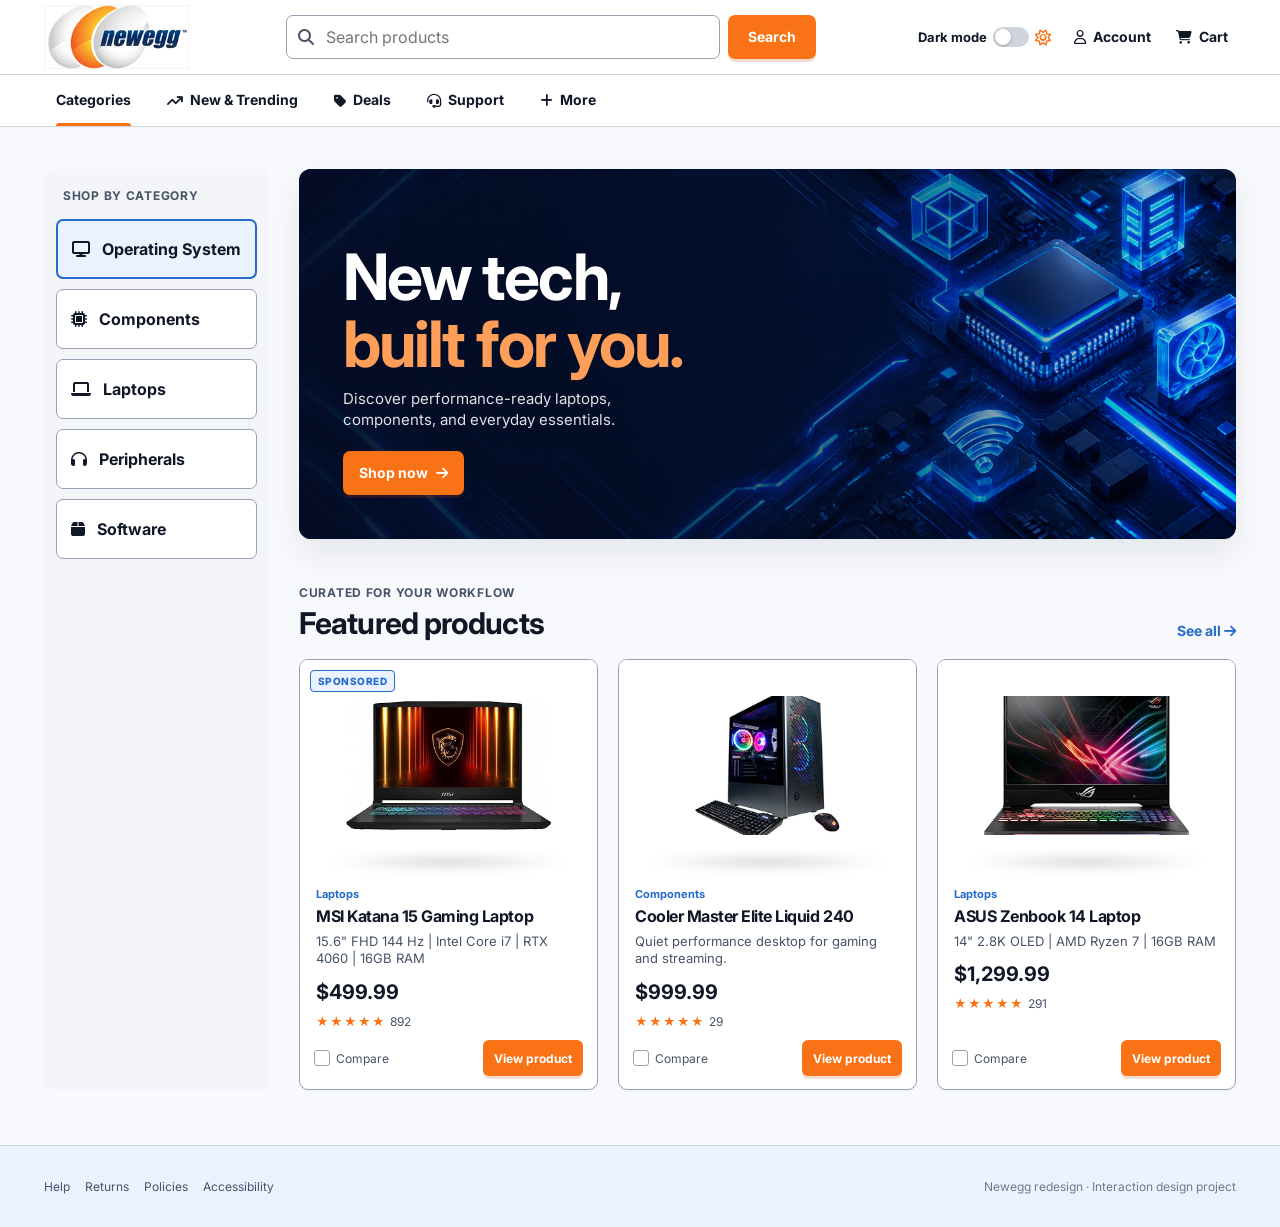
==== commit eba2a234: "Made an orange underline under each navigation tab to highlight which page the user is on." ====
--- a/index.html
+++ b/index.html
@@ -49,8 +49,8 @@
     </div>
     <nav class="desktop-nav" aria-label="Primary navigation">
       <div class="shell nav-inner">
-        <a class="nav-link is-active" href="index.html"><i class="fa-solid fa-bars"></i><span>Categories</span></a>
-        <a class="nav-link" href="search.html"><i class="fa-solid fa-microchip"></i><span>PC Builder</span></a>
+        <a class="nav-link is-active" href="index.html"><span>Categories</span></a>
+        <a class="nav-link" href="search.html"><i class="fa-solid fa-arrow-trend-up"></i><span>New &amp; Trending</span></a>
         <a class="nav-link" href="search.html"><i class="fa-solid fa-tag"></i><span>Deals</span></a>
         <a class="nav-link" href="support.html"><i class="fa-solid fa-headset"></i><span>Support</span></a>
         <a class="nav-link" href="index.html"><i class="fa-solid fa-plus"></i><span>More</span></a>
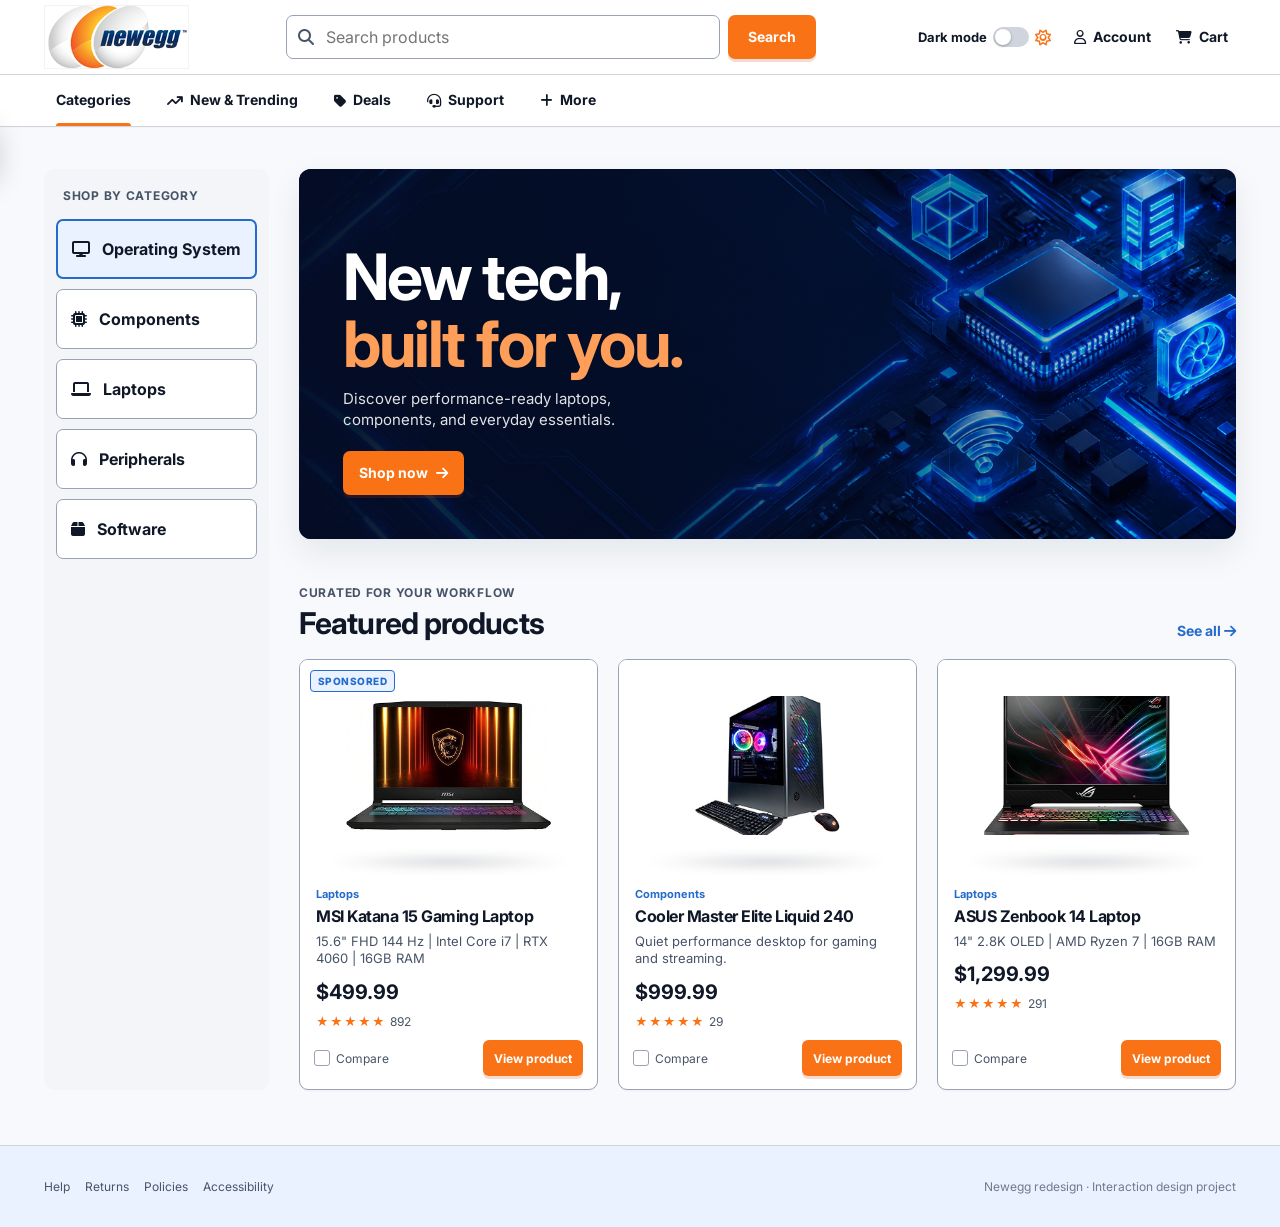
==== commit 1d5b7fad: "Apply saved themes early and improve mobile navigation accessibility" ====
--- a/index.html
+++ b/index.html
@@ -11,6 +11,15 @@
   <link href="https://fonts.googleapis.com/css2?family=Inter:wght@400;500;600;700;800&display=swap" rel="stylesheet" />
   <link rel="stylesheet" href="https://cdnjs.cloudflare.com/ajax/libs/font-awesome/6.7.2/css/all.min.css" />
   <link rel="stylesheet" href="./styles.css" />
+  <script>
+    // Apply the saved theme before displaying the page.
+    try {
+      document.documentElement.dataset.theme =
+        localStorage.getItem("theme") === "dark" ? "dark" : "light";
+    } catch (error) {
+      document.documentElement.dataset.theme = "light";
+    }
+  </script>
 </head>
 
 <body class="page-home">
@@ -18,8 +27,10 @@
 
   <header class="site-header">
     <div class="header-main shell">
-      <button class="hamburger" type="button" data-menu-toggle aria-label="Open navigation" aria-expanded="false"><i
-          class="fa-solid fa-bars"></i></button>
+      <button class="hamburger" type="button" data-menu-toggle aria-controls="mobile-navigation"
+        aria-label="Open navigation" aria-expanded="false">
+        <i class="fa-solid fa-bars"></i>
+      </button>
       <a class="brand" href="index.html" aria-label="Newegg home">
         <img class="brand-logo" src="./assets/NeweggLogo.png" alt="Newegg" />
       </a>
@@ -50,22 +61,24 @@
     <nav class="desktop-nav" aria-label="Primary navigation">
       <div class="shell nav-inner">
         <a class="nav-link is-active" href="index.html"><span>Categories</span></a>
-        <a class="nav-link" href="search.html"><i class="fa-solid fa-arrow-trend-up"></i><span>New &amp; Trending</span></a>
+        <a class="nav-link" href="search.html"><i class="fa-solid fa-arrow-trend-up"></i><span>New &amp;
+            Trending</span></a>
         <a class="nav-link" href="search.html"><i class="fa-solid fa-tag"></i><span>Deals</span></a>
         <a class="nav-link" href="support.html"><i class="fa-solid fa-headset"></i><span>Support</span></a>
         <a class="nav-link" href="index.html"><i class="fa-solid fa-plus"></i><span>More</span></a>
       </div>
     </nav>
-    <div class="mobile-menu" aria-hidden="true">
+    <div class="mobile-menu" id="mobile-navigation" aria-hidden="true"></div>
       <div class="mobile-menu__backdrop" data-menu-close></div>
       <nav class="mobile-menu__panel" aria-label="Mobile navigation">
         <p>Explore</p>
         <a class="mobile-nav-link is-active" href="index.html"><i class="fa-solid fa-display"></i><span>Home</span><i
             class="fa-solid fa-arrow-right"></i></a>
-        <a class="mobile-nav-link" href="search.html"><i class="fa-solid fa-magnifying-glass"></i><span>Search
-            products</span><i class="fa-solid fa-arrow-right"></i></a>
-        <a class="mobile-nav-link" href="product.html"><i class="fa-solid fa-laptop"></i><span>Product details</span><i
+        <a class="mobile-nav-link" href="search.html"><i class="fa-solid fa-arrow-trend-up"></i><span>New &amp;
+            Trending</span><i class="fa-solid fa-arrow-right"></i></a>
+        <a class="mobile-nav-link" href="search.html"><i class="fa-solid fa-tag"></i><span>Deals</span><i
             class="fa-solid fa-arrow-right"></i></a>
+
         <a class="mobile-nav-link" href="support.html"><i class="fa-solid fa-headset"></i><span>Support</span><i
             class="fa-solid fa-arrow-right"></i></a>
         <button class="mobile-menu__theme" type="button" data-theme-toggle><i class="fa-regular fa-moon"></i> Switch to
--- a/styles.css
+++ b/styles.css
@@ -1370,13 +1370,14 @@
   font-weight: 700;
 }
 
-.purchase-row select {
+.purchase-row input {
   height: 44px;
   padding: 0 8px;
   border: 1px solid var(--line-strong);
   border-radius: 7px;
   background: var(--surface);
   color: var(--ink);
+  width: 100%
 }
 
 .add-cart {
@@ -2198,6 +2199,15 @@
   font-weight: 700;
 }
 
+.search-input-wrap .live-suggestion-empty i {
+  position: static !important;
+  left: auto !important;
+  display: inline-block;
+  flex: 0 0 auto;
+  margin: 0;
+  pointer-events: auto;
+}
+
 .live-search-loading {
   padding-top: 12px;
 }
@@ -2234,4 +2244,899 @@
   border-radius: 50%;
   background: var(--blue-soft);
   color: var(--blue);
-}+}
+
+.live-empty-state h2 {
+  margin-bottom: 7px;
+  color: var(--ink);
+  font-size: 20px;
+}
+
+.live-empty-state p {
+  margin-bottom: 0;
+  font-size: 14px;
+}
+
+.results-grid.live-results-updated {
+  animation: live-result-in 220ms var(--ease);
+}
+
+.btn:disabled,
+.filter-apply:disabled {
+  cursor: wait;
+  opacity: 0.78;
+}
+
+.btn.is-loading {
+  pointer-events: none;
+}
+
+.live-submit-status {
+  display: flex;
+  align-items: center;
+  gap: 8px;
+  margin: -6px 0 0;
+  color: var(--blue);
+  font-size: 13px;
+  font-weight: 700;
+  animation: live-result-in 180ms var(--ease);
+}
+
+@keyframes live-suggestion-in {
+  from {
+    opacity: 0;
+    transform: translateY(-5px) scale(0.98);
+  }
+
+  to {
+    opacity: 1;
+    transform: translateY(0) scale(1);
+  }
+}
+
+@keyframes live-result-in {
+  from {
+    opacity: 0;
+    transform: translateY(8px);
+  }
+
+  to {
+    opacity: 1;
+    transform: translateY(0);
+  }
+}
+
+@media (min-width: 768px) {
+  .desktop-search .live-suggestions {
+    min-width: 360px;
+  }
+}
+
+@media (prefers-reduced-motion: reduce) {
+  .live-suggestions,
+  .live-empty-state,
+  .results-grid.live-results-updated,
+  .live-submit-status {
+    animation: none;
+  }
+}
+
+/* Assignment 11: full-page skeletons before page navigation */
+.page-loading-overlay {
+  position: fixed;
+  inset: 0;
+  z-index: 2000;
+  overflow-y: auto;
+  background: var(--canvas);
+  opacity: 0;
+  pointer-events: none;
+  transition: opacity 180ms var(--ease);
+}
+
+.page-loading-overlay.is-visible {
+  opacity: 1;
+  pointer-events: auto;
+}
+
+.page-loading__content {
+  min-height: 100%;
+  padding-top: 68px;
+  padding-bottom: 60px;
+  animation: live-result-in 200ms var(--ease);
+}
+
+.page-loading__heading {
+  display: flex;
+  align-items: center;
+  gap: 15px;
+  margin-bottom: 28px;
+}
+
+.page-loading__heading h1 {
+  margin: 0 0 2px;
+  font-size: clamp(24px, 4vw, 34px);
+}
+
+.page-loading__heading p {
+  margin: 0;
+  color: var(--ink-soft);
+}
+
+.page-loading__spinner {
+  width: 44px;
+  height: 44px;
+  flex: 0 0 auto;
+  border: 4px solid var(--blue-soft);
+  border-top-color: var(--orange);
+  border-radius: 50%;
+  animation: spin .85s linear infinite;
+}
+
+.page-loading__search-layout {
+  display: grid;
+  gap: 20px;
+}
+
+.page-loading__filters {
+  display: none;
+  padding: 18px;
+  border: 1px solid var(--line-strong);
+  border-radius: 9px;
+  background: var(--surface);
+}
+
+.page-loading__filters b,
+.page-loading__filters strong {
+  display: block;
+  margin: 16px 0 9px;
+  color: var(--ink);
+  font-size: 12px;
+  letter-spacing: .06em;
+}
+
+.page-loading__filters b {
+  margin-top: 0;
+}
+
+.page-loading__filters span,
+.page-loading__filters i {
+  display: block;
+  height: 14px;
+  margin: 11px 0;
+  border-radius: 4px;
+  background: linear-gradient(90deg, var(--surface-muted) 20%, var(--line) 50%, var(--surface-muted) 80%);
+  background-size: 200% 100%;
+  animation: shimmer 1.4s infinite;
+}
+
+.page-loading__filters span {
+  width: 100%;
+}
+
+.page-loading__filters i {
+  width: 74%;
+}
+
+.page-loading__cards {
+  display: grid;
+  grid-template-columns: 1fr;
+  gap: 16px;
+}
+
+.page-loading__card {
+  position: relative;
+  min-height: 320px;
+  overflow: hidden;
+  border: 1px solid var(--line-strong);
+  border-radius: 9px;
+  background: var(--surface);
+}
+
+.page-loading__card::before {
+  content: "";
+  position: absolute;
+  inset: 18px;
+  border-radius: 7px;
+  background:
+    linear-gradient(90deg, var(--surface-muted) 20%, var(--line) 50%, var(--surface-muted) 80%) 0 0 / 200% 52%,
+    linear-gradient(90deg, var(--surface-muted) 20%, var(--line) 50%, var(--surface-muted) 80%) 0 66% / 200% 7%,
+    linear-gradient(90deg, var(--surface-muted) 20%, var(--line) 50%, var(--surface-muted) 80%) 0 78% / 200% 7%,
+    linear-gradient(90deg, var(--surface-muted) 20%, var(--line) 50%, var(--surface-muted) 80%) 0 92% / 200% 8%;
+  background-repeat: no-repeat;
+  animation: page-card-shimmer 1.4s infinite;
+}
+
+.page-loading__product-layout {
+  display: grid;
+  gap: 28px;
+}
+
+
+.page-loading__product-image,
+.page-loading__product-info,
+.page-loading__specs,
+.page-loading__form {
+  border: 1px solid var(--line);
+  border-radius: 10px;
+  background: var(--surface);
+}
+
+
+.page-loading__product-image {
+  min-height: 300px;
+  background: linear-gradient(90deg, var(--surface-muted) 20%, var(--line) 50%, var(--surface-muted) 80%);
+  background-size: 200% 100%;
+  animation: shimmer 1.4s infinite;
+}
+
+
+.page-loading__product-info {
+  padding: 22px;
+}
+
+
+.page-loading__product-info span,
+.page-loading__product-info h2,
+.page-loading__product-info p,
+.page-loading__product-info b,
+.page-loading__product-info i,
+.page-loading__product-info div,
+.page-loading__specs span,
+.page-loading__form span,
+.page-loading__form div,
+.page-loading__form b {
+  display: block;
+  border-radius: 6px;
+  background: linear-gradient(90deg, var(--surface-muted) 20%, var(--line) 50%, var(--surface-muted) 80%);
+  background-size: 200% 100%;
+  animation: shimmer 1.4s infinite;
+}
+
+
+.page-loading__product-info span {
+  width: 28%;
+  height: 14px;
+  margin-bottom: 15px;
+}
+
+
+.page-loading__product-info h2 {
+  width: 88%;
+  height: 36px;
+  margin: 0 0 15px;
+}
+
+
+.page-loading__product-info p {
+  width: 94%;
+  height: 15px;
+  margin: 11px 0;
+}
+
+
+.page-loading__product-info b {
+  width: 38%;
+  height: 28px;
+  margin: 26px 0 16px;
+}
+
+
+.page-loading__product-info i {
+  width: 62%;
+  height: 54px;
+  margin-bottom: 15px;
+}
+
+
+.page-loading__product-info div {
+  width: 100%;
+  height: 44px;
+  margin-top: 12px;
+}
+
+
+.page-loading__specs {
+  display: grid;
+  gap: 1px;
+  margin-top: 28px;
+  overflow: hidden;
+}
+
+
+.page-loading__specs span {
+  height: 54px;
+  border-radius: 0;
+}
+
+
+.page-loading__form {
+  max-width: 720px;
+  padding: 25px;
+}
+
+
+.page-loading__form label {
+  display: block;
+  margin: 17px 0 7px;
+  color: var(--ink-soft);
+  font-size: 12px;
+  font-weight: 800;
+  letter-spacing: .06em;
+}
+.page-loading__form label:first-child {
+  margin-top: 0;
+}
+
+
+.page-loading__form span {
+  height: 46px;
+}
+
+
+.page-loading__form div {
+  height: 128px;
+}
+
+
+.page-loading__form b {
+  width: 180px;
+  height: 44px;
+  margin-top: 20px;
+  background: var(--orange);
+}
+
+
+@keyframes page-card-shimmer {
+  to {
+    background-position: -200% 0, -200% 66%, -200% 78%, -200% 92%;
+  }
+}
+
+
+@media (min-width: 768px) {
+  .page-loading__search-layout {
+    grid-template-columns: 205px minmax(0, 1fr);
+  }
+
+
+  .page-loading__filters {
+    display: block;
+  }
+
+
+  .page-loading__cards {
+    grid-template-columns: repeat(3, minmax(0, 1fr));
+  }
+
+
+  .page-loading__product-layout {
+    grid-template-columns: minmax(0, .96fr) minmax(0, 1.04fr);
+align-items: start;
+  }
+}
+
+
+@media (prefers-reduced-motion: reduce) {
+  .page-loading-overlay,
+  .page-loading__content,
+  .page-loading__spinner,
+  .page-loading__filters span,
+  .page-loading__filters i,
+  .page-loading__card::before,
+  .page-loading__product-image,
+  .page-loading__product-info span,
+  .page-loading__product-info h2,
+  .page-loading__product-info p,
+  .page-loading__product-info b,
+  .page-loading__product-info i,
+  .page-loading__product-info div,
+  .page-loading__specs span,
+  .page-loading__form span,
+  .page-loading__form div,
+  .page-loading__form b {
+    animation: none;
+    transition: none;
+  }
+}
+
+/* Reserve room for validation messages so Submit does not move on blur. */
+.support-form .field-message {
+  min-height: 18px;
+}
+
+.support-form .field-message[hidden] {
+  display: flex !important;
+  visibility: hidden;
+}
+/* Small validation icons */
+.support-form .field-message i {
+  flex-shrink: 0;
+  margin-top: 2px;
+  font-size: 16px;
+}
+
+
+/* Invalid fields */
+.support-form .form-field.is-error input,
+.support-form .form-field.is-error textarea {
+  border-color: var(--error);
+}
+
+
+.support-form .form-field.is-error .field-message {
+  color: var(--error);
+}
+
+
+/* Valid fields */
+.support-form .form-field.is-valid input,
+.support-form .form-field.is-valid textarea {
+  border-color: var(--success);
+}
+
+
+.support-form .form-field.is-valid .field-message {
+  color: var(--success);
+}
+
+
+/* Keep focus feedback consistent with validation */
+.support-form .form-field.is-error input:focus,
+.support-form .form-field.is-error textarea:focus {
+  border-color: var(--error);
+  box-shadow: 0 0 0 3px
+    color-mix(in srgb, var(--error) 15%, transparent);
+}
+
+
+.support-form .form-field.is-valid input:focus,
+.support-form .form-field.is-valid textarea:focus {
+  border-color: var(--success);
+  box-shadow: 0 0 0 3px
+    color-mix(in srgb, var(--success) 15%, transparent);
+}
+
+
+/* Submit button */
+.support-form .support-submit {
+  margin-top: 2px;
+  min-height: 46px;
+}
+
+
+/* Mobile layout */
+@media (max-width: 480px) {
+  .support-form {
+    padding: 20px 16px;
+    gap: 20px;
+  }
+
+
+  .support-form .field-message {
+    min-height: 36px;
+  }
+
+
+  .support-form .support-submit {
+    width: 100%;
+    justify-self: stretch;
+  }
+}
+
+
+/* Respect reduced-motion preferences */
+@media (prefers-reduced-motion: reduce) {
+  .support-form input,
+  .support-form textarea {
+    transition: none;
+  }
+}
+/* Main form spacing */
+.support-form {
+  gap: 22px;
+  padding: 28px;
+}
+
+
+/* Keep field content aligned */
+.support-form .form-field {
+  min-width: 0;
+}
+
+
+/* Labels */
+.support-form .form-field label {
+  margin-bottom: 8px;
+}
+
+
+/* Input fields */
+.support-form .form-field input {
+  height: 48px;
+  padding: 0 14px;
+  border-radius: 8px;
+}
+
+
+/* Message textarea */
+.support-form .form-field textarea {
+  min-height: 125px;
+  padding: 13px 14px;
+  border-radius: 8px;
+  line-height: 1.5;
+}
+
+
+/* Hide the extra instructions to match the cleaner form */
+.support-form .form-hint {
+  display: none;
+}
+
+
+/* Inline error and success messages */
+.support-form .field-message {
+  display: flex;
+  align-items: flex-start;
+  gap: 8px;
+  min-height: 24px;
+  margin: 10px 0 0;
+  font-size: 16px;
+  font-weight: 500;
+  line-height: 1.5;
+  overflow-wrap: anywhere;
+}
+
+
+/* Reserve feedback space before a message appears */
+.support-form .field-message[hidden] {
+  display: flex !important;
+  visibility: hidden;
+}
+
+
+/* Keep the original spacing when no filters are selected. */
+
+@media (min-width: 768px) {
+  .page-search .chips[hidden] {
+    display: flex !important;
+    visibility: hidden;
+    min-height: 34px;
+    pointer-events: none;
+  }
+}
+
+/* Spacing for the empty-state button. */
+
+.page-search .clear-filter-button {
+  margin-top: 16px;
+}
+
+/* Checkout popup */
+#checkout {
+  box-sizing: border-box;
+  width: min(760px, calc(100% - 28px));
+  max-height: 92dvh;
+  margin: auto;
+  padding: 38px;
+  overflow-y: auto;
+  border: 1px solid var(--line, #dbe2ec);
+  border-radius: 16px;
+  background: var(--surface, white);
+  color: var(--ink, #10223c);
+  box-shadow: 0 24px 80px #10223c30;
+}
+
+#checkout *,
+#checkout *::before,
+#checkout *::after {
+  box-sizing: border-box;
+}
+
+#checkout::backdrop {
+  background: #17233366;
+  backdrop-filter: blur(5px);
+}
+
+#checkout [hidden] {
+  display: none !important;
+}
+
+#checkout-content {
+  display: block;
+}
+
+#close-checkout {
+  position: absolute;
+  top: 26px;
+  right: 26px;
+  display: grid;
+  place-items: center;
+  width: 40px;
+  height: 40px;
+  padding: 0;
+  border: 0;
+  border-radius: 50%;
+  background: var(--surface-muted, #f3f6fa);
+  color: var(--ink, #10223c);
+  font-size: 30px;
+  cursor: pointer;
+}
+
+#checkout #checkout-title {
+  margin: 0 44px 10px 0;
+  font-size: 34px;
+  line-height: 1.2;
+  letter-spacing: -1px;
+}
+
+#checkout .co-intro,
+#checkout .co-hint {
+  color: var(--ink-soft, #68778c);
+  line-height: 1.6;
+}
+
+#checkout .co-intro {
+  margin: 0 0 36px;
+  font-size: 16px;
+}
+
+#checkout .co-hint {
+  margin: -4px 0 20px;
+  font-size: 14px;
+}
+
+#checkout .co-heading {
+  margin: 30px 0 20px;
+  padding-bottom: 14px;
+  border-bottom: 1px solid var(--line, #dbe2ec);
+  font-size: 22px;
+}
+
+#checkout .co-grid {
+  display: grid;
+  grid-template-columns: repeat(2, minmax(0, 1fr));
+  gap: 24px;
+}
+
+#checkout .co-field {
+  min-width: 0;
+}
+
+#checkout label {
+  display: block;
+  margin-bottom: 9px;
+  font-size: 15px;
+  font-weight: 600;
+}
+
+#checkout input {
+  display: block;
+  width: 100%;
+  min-height: 52px;
+  padding: 13px 14px;
+  border: 1px solid var(--line-strong, #c7d0df);
+  border-radius: 8px;
+  background: var(--surface, white);
+  color: var(--ink, #10223c);
+  font: inherit;
+  font-size: 16px;
+}
+
+#checkout input::placeholder {
+  color: var(--ink-soft, #68778c);
+  opacity: 1;
+}
+
+#checkout input:focus {
+  outline: 3px solid #2563eb26;
+  border-color: #2563eb;
+}
+
+#checkout input[aria-invalid="true"] {
+  border-color: var(--error, #d92d20);
+}
+
+#checkout .co-error {
+  margin: 8px 0 0;
+  color: var(--error, #d92d20);
+  font-size: 15px;
+  line-height: 1.5;
+  overflow-wrap: anywhere;
+}
+
+/* Order summary */
+#checkout .co-summary {
+  margin: 38px 0 26px;
+  padding: 22px;
+  border: 1px solid var(--line, #dbe2ec);
+  border-radius: 10px;
+  background: var(--surface-muted, #f3f6fa);
+}
+
+#checkout .co-summary h3 {
+  margin: 0 0 24px;
+  font-size: 22px;
+}
+
+#checkout .co-item {
+  display: flex;
+  align-items: center;
+  gap: 18px;
+}
+
+#checkout .co-item img {
+  width: 90px;
+  height: 90px;
+  object-fit: contain;
+  border-radius: 8px;
+  background: white;
+}
+
+#checkout .co-product {
+  flex: 1;
+  min-width: 0;
+}
+
+#checkout .co-product strong {
+  font-size: 16px;
+  line-height: 1.5;
+}
+
+#checkout .co-product p {
+  margin: 6px 0 0;
+  color: var(--ink-soft, #68778c);
+  font-size: 14px;
+  line-height: 1.5;
+}
+
+#checkout .co-quantity {
+  flex: 0 0 90px;
+}
+
+#checkout .co-total {
+  display: flex;
+  align-items: baseline;
+  justify-content: space-between;
+  gap: 16px;
+  margin-top: 24px;
+  padding-top: 22px;
+  border-top: 1px solid var(--line, #dbe2ec);
+  font-size: 18px;
+}
+
+#checkout .co-total strong {
+  font-size: 26px;
+}
+
+#checkout .co-button {
+  display: block;
+  width: 100%;
+  min-height: 54px;
+  padding: 15px 20px;
+  border: 0;
+  border-radius: 8px;
+  background: #ff7715;
+  color: white;
+  font: inherit;
+  font-size: 17px;
+  font-weight: 700;
+  text-align: center;
+  text-decoration: none;
+  cursor: pointer;
+}
+
+#checkout .co-button:hover {
+  background: #e96508;
+}
+
+#checkout .co-button:disabled {
+  opacity: 0.65;
+  cursor: wait;
+}
+
+#checkout .co-continue {
+  display: block;
+  margin: 20px auto 0;
+  padding: 8px 12px;
+  border: 0;
+  background: transparent;
+  color: var(--ink-soft, #68778c);
+  font: inherit;
+  font-size: 15px;
+  font-weight: 600;
+  cursor: pointer;
+}
+
+#checkout button:focus-visible,
+#checkout a:focus-visible {
+  outline: 3px solid #2563eb;
+  outline-offset: 3px;
+}
+
+/* Confirmation */
+#checkout .co-success {
+  max-width: 440px;
+  margin: auto;
+  padding: 24px 0 8px;
+  text-align: center;
+}
+
+#checkout .co-success-icon {
+  display: grid;
+  place-items: center;
+  width: 72px;
+  height: 72px;
+  margin: 0 auto 24px;
+  border-radius: 50%;
+  background: #e8f7ed;
+  color: #15803d;
+  font-size: 36px;
+}
+
+#checkout .co-success #checkout-title {
+  margin: 0 0 16px;
+}
+
+#checkout .co-success p {
+  line-height: 1.7;
+}
+
+#checkout .co-success-total {
+  padding: 18px;
+  border-radius: 8px;
+  background: var(--surface-muted, #f3f6fa);
+  font-size: 21px;
+}
+
+#checkout .co-success .co-button {
+  margin-top: 24px;
+}
+
+body:has(#checkout[open]) {
+  overflow: hidden;
+}
+
+@media (max-width: 560px) {
+  #checkout {
+    padding: 28px 20px;
+  }
+
+  #close-checkout {
+    top: 20px;
+    right: 16px;
+  }
+
+  #checkout #checkout-title {
+    font-size: 28px;
+  }
+
+  #checkout .co-grid {
+    grid-template-columns: 1fr;
+    gap: 20px;
+  }
+
+  #checkout .co-summary {
+    padding: 18px;
+  }
+
+  #checkout .co-item {
+    flex-wrap: wrap;
+  }
+
+  #checkout .co-item img {
+    width: 64px;
+    height: 64px;
+  }
+
+  #checkout .co-product {
+    flex-basis: calc(100% - 82px);
+  }
+
+  #checkout .co-quantity {
+    flex-basis: 100%;
+  }
+
+  #checkout .co-quantity input {
+    max-width: 120px;
+  }
+}
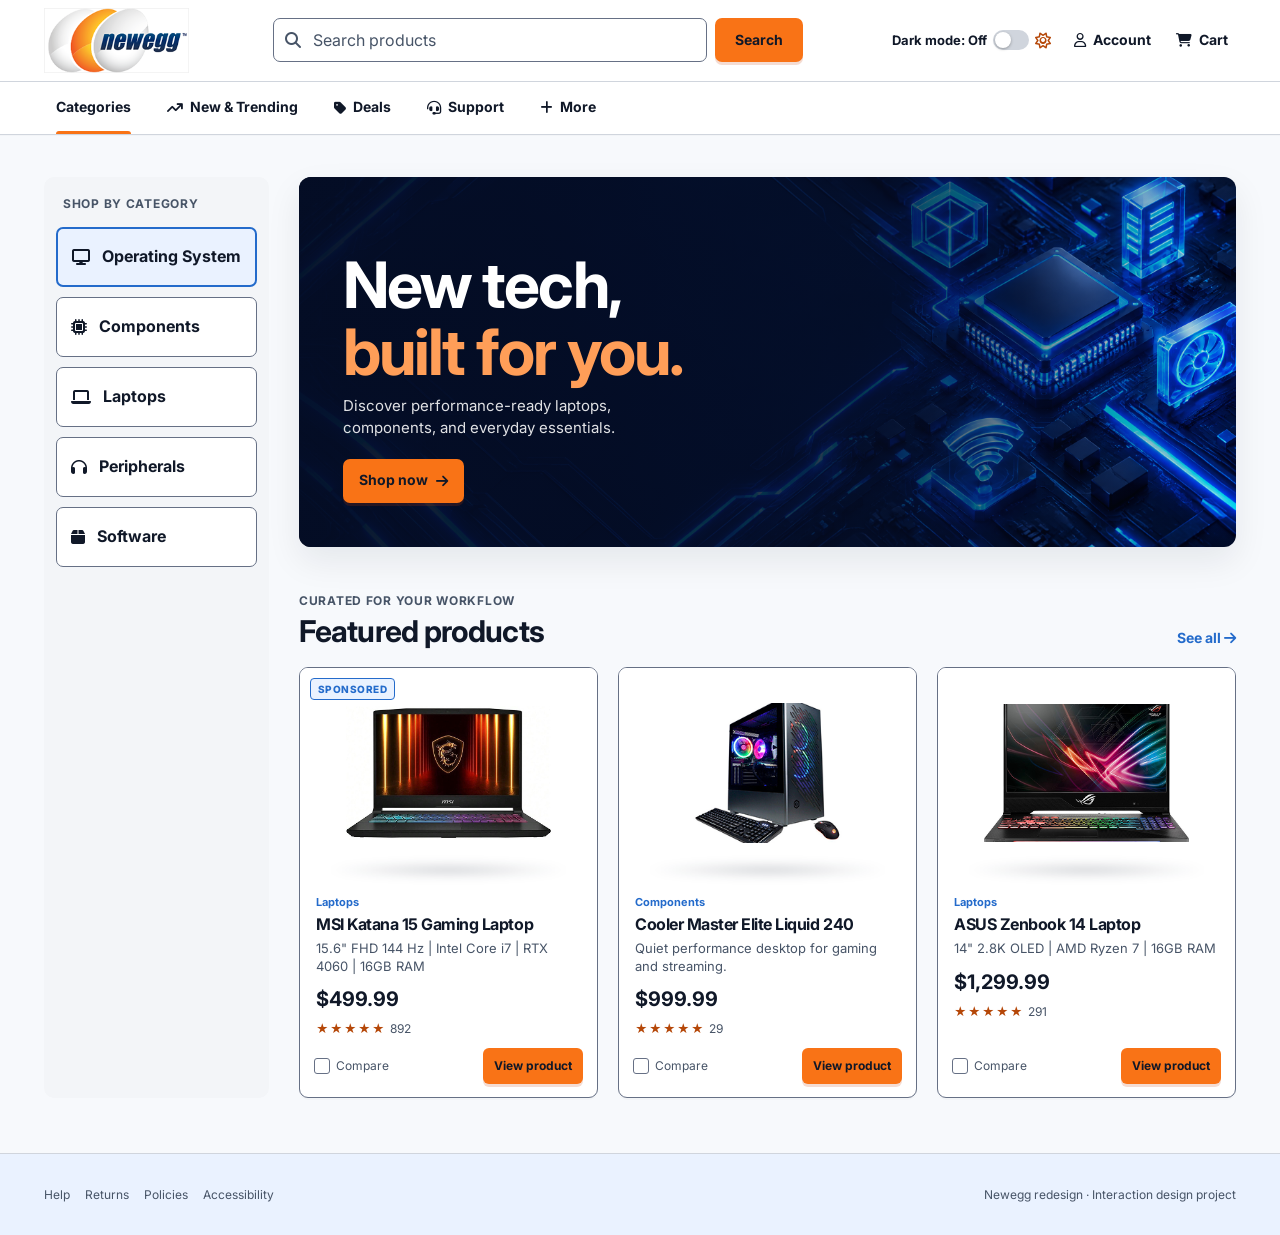
==== commit 7ebb1e62: "Fix mobile menu container nesting across all four HTML pages" ====
--- a/index.html
+++ b/index.html
@@ -68,7 +68,7 @@
         <a class="nav-link" href="index.html"><i class="fa-solid fa-plus"></i><span>More</span></a>
       </div>
     </nav>
-    <div class="mobile-menu" id="mobile-navigation" aria-hidden="true"></div>
+    <div class="mobile-menu" id="mobile-navigation" aria-hidden="true">
       <div class="mobile-menu__backdrop" data-menu-close></div>
       <nav class="mobile-menu__panel" aria-label="Mobile navigation">
         <p>Explore</p>
--- a/styles.css
+++ b/styles.css
@@ -61,7 +61,7 @@
   background: var(--canvas);
   color: var(--ink);
   font-family: "inter", Arial, sans-serif;
-  font-size: 16px;
+  font-size: 1rem;
   line-height: 1.45;
   transition: background-color 180ms var(--ease), color 180ms var(--ease);
 }
@@ -217,7 +217,7 @@
   gap: 7px;
   min-width: 0;
   font-family: "Inter", Arial, sans-serif;
-  font-size: 19px;
+  font-size: 1.1875rem;
   font-weight: 700;
   letter-spacing: -1px;
   color: var(--navy);
@@ -292,7 +292,7 @@
 
 .theme-label {
   display: none;
-  font-size: 13px;
+  font-size: 0.8125rem;
   font-weight: 700;
 }
 
@@ -338,7 +338,7 @@
   padding: 8px;
   color: var(--ink);
   font-weight: 700;
-  font-size: 14px;
+  font-size: 0.875rem;
 }
 
 .account-link.desktop-only {
@@ -358,7 +358,7 @@
   border-radius: 99px;
   background: var(--orange);
   color: #fff;
-  font-size: 10px;
+  font-size: 0.625rem;
 }
 
 .mobile-search {
@@ -417,7 +417,7 @@
   padding: 0 16px;
   border-radius: 7px;
   font-weight: 700;
-  font-size: 14px;
+  font-size: 0.875rem;
   text-align: center;
   transition: transform 150ms var(--ease), background-color 150ms var(--ease), box-shadow 150ms var(--ease);
 }
@@ -449,7 +449,7 @@
   min-height: 36px;
   padding: 0 11px;
   border-radius: 6px;
-  font-size: 12px;
+  font-size: 0.75rem;
 }
 
 .mobile-menu {
@@ -497,7 +497,7 @@
 .mobile-menu__panel p {
   margin: 0 10px 11px;
   color: var(--ink-soft);
-  font-size: 12px;
+  font-size: 0.75rem;
   font-weight: 800;
   letter-spacing: .1em;
   text-transform: uppercase;
@@ -512,7 +512,7 @@
   padding: 0 10px;
   border-bottom: 1px solid var(--line);
   color: var(--ink);
-  font-size: 16px;
+  font-size: 1rem;
   font-weight: 700;
 }
 
@@ -568,12 +568,12 @@
 }
 
 h1 {
-  font-size: clamp(29px, 7vw, 48px);
+  font-size: clamp(1.8125rem, 7vw, 3rem);
   line-height: 1.04;
 }
 
 h2 {
-  font-size: clamp(22px, 5vw, 30px);
+  font-size: clamp(1.375rem, 5vw, 1.875rem);
   line-height: 1.12;
 }
 
@@ -581,7 +581,7 @@
   display: block;
   margin-bottom: 6px;
   color: var(--ink-soft);
-  font-size: 12px;
+  font-size: 0.75rem;
   font-weight: 700;
   letter-spacing: .06em;
   text-transform: uppercase;
@@ -608,7 +608,7 @@
   background: transparent;
   color: var(--blue);
   font-weight: 700;
-  font-size: 14px;
+  font-size: 0.875rem;
   white-space: nowrap;
 }
 
@@ -669,13 +669,13 @@
   border: 1px solid rgba(255, 255, 255, .36);
   border-radius: 99px;
   background: rgba(255, 255, 255, .11);
-  font-size: 12px;
+  font-size: 0.75rem;
   font-weight: 700;
 }
 
 .hero h1 {
   margin-bottom: 10px;
-  font-size: clamp(35px, 9.5vw, 64px);
+  font-size: clamp(2.1875rem, 9.5vw, 4rem);
 }
 
 .hero h1 em {
@@ -686,7 +686,7 @@
 .hero p {
   margin-bottom: 20px;
   color: rgba(255, 255, 255, .88);
-  font-size: 15px;
+  font-size: 0.9375rem;
 }
 
 .featured-section {
@@ -754,7 +754,7 @@
   border-radius: 4px;
   background: var(--blue-soft);
   color: var(--blue);
-  font-size: 10px;
+  font-size: 0.625rem;
   font-weight: 800;
   text-transform: uppercase;
   letter-spacing: .045em;
@@ -768,13 +768,13 @@
 .product-card__eyebrow {
   margin-bottom: 4px;
   color: var(--blue);
-  font-size: 11px;
+  font-size: 0.6875rem;
   font-weight: 700;
 }
 
 .product-card h3 {
   margin-bottom: 7px;
-  font-size: 17px;
+  font-size: 1.0625rem;
   line-height: 1.18;
 }
 
@@ -782,7 +782,7 @@
   display: -webkit-box;
   margin-bottom: 10px;
   color: var(--ink-soft);
-  font-size: 13px;
+  font-size: 0.8125rem;
   line-height: 1.35;
   overflow: hidden;
   -webkit-line-clamp: 2;
@@ -792,13 +792,13 @@
 .product-card__price {
   margin-bottom: 6px;
   font-family: "Inter", Arial, sans-serif;
-  font-size: 20px;
+  font-size: 1.25rem;
   font-weight: 700;
 }
 
 .rating {
   color: var(--orange);
-  font-size: 12px;
+  font-size: 0.75rem;
   letter-spacing: 1px;
 }
 
@@ -821,7 +821,7 @@
   align-items: center;
   gap: 6px;
   color: var(--ink-soft);
-  font-size: 12px;
+  font-size: 0.75rem;
   white-space: nowrap;
 }
 
@@ -855,7 +855,7 @@
 .filter-option input:checked+span::after {
   content: "✓";
   color: #fff;
-  font-size: 12px;
+  font-size: 0.75rem;
   font-weight: 800;
 }
 
@@ -882,7 +882,7 @@
 .results-meta {
   margin-bottom: 0;
   color: var(--ink-soft);
-  font-size: 14px;
+  font-size: 0.875rem;
 }
 
 .sort-control {
@@ -890,7 +890,7 @@
   align-items: center;
   gap: 8px;
   color: var(--ink-soft);
-  font-size: 13px;
+  font-size: 0.8125rem;
   font-weight: 700;
 }
 
@@ -922,7 +922,7 @@
   border-radius: 7px;
   background: var(--surface);
   color: var(--ink);
-  font-size: 14px;
+  font-size: 0.875rem;
   font-weight: 700;
 }
 
@@ -934,7 +934,7 @@
   justify-content: space-between;
   padding-left: 10px;
   color: var(--ink-soft);
-  font-size: 13px;
+  font-size: 0.8125rem;
   font-weight: 700;
 }
 
@@ -962,12 +962,12 @@
   border-radius: 6px;
   background: var(--blue-soft);
   color: var(--ink);
-  font-size: 12px;
+  font-size: 0.75rem;
   font-weight: 700;
 }
 
 .chip span {
-  font-size: 17px;
+  font-size: 1.0625rem;
   line-height: 1;
 }
 
@@ -1005,7 +1005,7 @@
   padding-bottom: 13px;
   border-bottom: 1px solid var(--line);
   text-transform: uppercase;
-  font-size: 13px;
+  font-size: 0.8125rem;
   letter-spacing: .07em;
 }
 
@@ -1020,7 +1020,7 @@
 
 .filter-group h3 {
   margin-bottom: 11px;
-  font-size: 13px;
+  font-size: 0.8125rem;
   text-transform: uppercase;
 }
 
@@ -1031,14 +1031,14 @@
   gap: 9px;
   margin: 10px 0;
   color: var(--ink-soft);
-  font-size: 13px;
+  font-size: 0.8125rem;
 }
 
 .filter-more {
   padding: 3px 0;
   background: transparent;
   color: var(--blue);
-  font-size: 12px;
+  font-size: 0.75rem;
   font-weight: 700;
 }
 
@@ -1109,7 +1109,7 @@
 .comparison-tray strong {
   flex: 1;
   min-width: 130px;
-  font-size: 13px;
+  font-size: 0.8125rem;
 }
 
 .comparison-previews {
@@ -1212,7 +1212,7 @@
   margin-bottom: 20px;
   color: var(--blue);
   font-weight: 700;
-  font-size: 14px;
+  font-size: 0.875rem;
 }
 
 .product-layout {
@@ -1284,7 +1284,7 @@
   max-width: 640px;
   margin-bottom: 12px;
   color: var(--ink-soft);
-  font-size: 16px;
+  font-size: 1rem;
 }
 
 .product-info>.rating {
@@ -1294,7 +1294,7 @@
 .product-price {
   margin: 8px 0 22px;
   font-family: "Inter", Arial, sans-serif;
-  font-size: 38px;
+  font-size: 2.375rem;
   font-weight: 700;
   letter-spacing: -.05em;
 }
@@ -1306,7 +1306,7 @@
   margin-bottom: 13px;
   color: var(--success);
   font-weight: 700;
-  font-size: 14px;
+  font-size: 0.875rem;
 }
 
 .stock-status>span {
@@ -1346,13 +1346,13 @@
   display: block;
   margin-bottom: 2px;
   text-transform: uppercase;
-  font-size: 11px;
+  font-size: 0.6875rem;
   letter-spacing: .06em;
 }
 
 .good-for p {
   margin: 0;
-  font-size: 14px;
+  font-size: 0.875rem;
   font-weight: 700;
 }
 
@@ -1366,7 +1366,7 @@
 .purchase-row label {
   display: grid;
   gap: 5px;
-  font-size: 13px;
+  font-size: 0.8125rem;
   font-weight: 700;
 }
 
@@ -1395,7 +1395,7 @@
   background: var(--success-bg);
   color: var(--success);
   font-weight: 700;
-  font-size: 14px;
+  font-size: 0.875rem;
 }
 
 .product-details {
@@ -1417,7 +1417,7 @@
   background: var(--surface);
   color: var(--ink);
   font-weight: 700;
-  font-size: 13px;
+  font-size: 0.8125rem;
 }
 
 .product-tabs button.is-active {
@@ -1441,7 +1441,7 @@
   align-items: start;
   padding: 14px;
   border-bottom: 1px solid var(--line);
-  font-size: 14px;
+  font-size: 0.875rem;
 }
 
 .spec-row:last-child {
@@ -1456,7 +1456,7 @@
 .spec-row>span {
   grid-column: 2;
   color: var(--ink-soft);
-  font-size: 13px;
+  font-size: 0.8125rem;
 }
 
 /* Support form */
@@ -1480,7 +1480,7 @@
 
 .form-intro>span:not(.eyebrow-dot) {
   color: var(--blue);
-  font-size: 13px;
+  font-size: 0.8125rem;
   font-weight: 700;
 }
 
@@ -1514,7 +1514,7 @@
 .form-field label {
   display: block;
   margin-bottom: 7px;
-  font-size: 12px;
+  font-size: 0.75rem;
   font-weight: 800;
   text-transform: uppercase;
   letter-spacing: .06em;
@@ -1567,7 +1567,7 @@
   align-items: center;
   gap: 5px;
   margin: 6px 0 0;
-  font-size: 12px;
+  font-size: 0.75rem;
   font-weight: 700;
 }
 
@@ -1633,7 +1633,7 @@
 
 .confirmation-number span {
   color: var(--ink-soft);
-  font-size: 11px;
+  font-size: 0.6875rem;
   font-weight: 700;
   text-transform: uppercase;
 }
@@ -1641,7 +1641,7 @@
 .confirmation-number strong {
   grid-row: 2;
   font-family: "Inter", Arial, sans-serif;
-  font-size: 20px;
+  font-size: 1.25rem;
 }
 
 .confirmation-number button {
@@ -1667,7 +1667,7 @@
   gap: 7px;
   margin: 10px 0;
   color: var(--ink-soft);
-  font-size: 13px;
+  font-size: 0.8125rem;
 }
 
 .success-card li svg,
@@ -1687,7 +1687,7 @@
   border-top: 1px solid var(--line);
   background: var(--blue-soft);
   color: var(--ink-soft);
-  font-size: 12px;
+  font-size: 0.75rem;
 }
 
 .site-footer .shell {
@@ -1716,7 +1716,7 @@
   background: var(--surface);
   color: var(--ink);
   box-shadow: var(--shadow);
-  font-size: 14px;
+  font-size: 0.875rem;
   font-weight: 700;
   animation: toast-in 220ms var(--ease);
 }
@@ -1821,7 +1821,7 @@
 
   .brand {
     min-width: 128px;
-    font-size: 21px;
+    font-size: 1.3125rem;
   }
 
   .header-actions {
@@ -1859,7 +1859,7 @@
     gap: 7px;
     padding: 0 12px;
     color: var(--ink);
-    font-size: 14px;
+    font-size: 0.875rem;
     font-weight: 700;
   }
 
@@ -2039,7 +2039,7 @@
   }
 
   .product-card h3 {
-    font-size: 16px;
+    font-size: 1rem;
   }
 
   .product-card__actions {
@@ -2078,7 +2078,7 @@
   }
 
   .product-info>h1 {
-    font-size: 42px;
+    font-size: 2.625rem;
   }
 
   .product-details {
@@ -2176,13 +2176,13 @@
 
 .live-suggestion strong {
   margin-bottom: 2px;
-  font-size: 13px;
+  font-size: 0.8125rem;
 }
 
 .live-suggestion small {
   overflow: hidden;
   color: var(--ink-soft);
-  font-size: 11px;
+  font-size: 0.6875rem;
   line-height: 1.3;
   text-overflow: ellipsis;
   white-space: nowrap;
@@ -2195,7 +2195,7 @@
   margin: 0;
   padding: 13px 10px;
   color: var(--ink-soft);
-  font-size: 13px;
+  font-size: 0.8125rem;
   font-weight: 700;
 }
 
@@ -2220,7 +2220,7 @@
 }
 
 .live-search-loading .loading-heading h2 {
-  font-size: 20px;
+  font-size: 1.25rem;
 }
 
 .live-empty-state {
@@ -2249,12 +2249,12 @@
 .live-empty-state h2 {
   margin-bottom: 7px;
   color: var(--ink);
-  font-size: 20px;
+  font-size: 1.25rem;
 }
 
 .live-empty-state p {
   margin-bottom: 0;
-  font-size: 14px;
+  font-size: 0.875rem;
 }
 
 .results-grid.live-results-updated {
@@ -2277,7 +2277,7 @@
   gap: 8px;
   margin: -6px 0 0;
   color: var(--blue);
-  font-size: 13px;
+  font-size: 0.8125rem;
   font-weight: 700;
   animation: live-result-in 180ms var(--ease);
 }
@@ -2354,7 +2354,7 @@
 
 .page-loading__heading h1 {
   margin: 0 0 2px;
-  font-size: clamp(24px, 4vw, 34px);
+  font-size: clamp(1.5rem, 4vw, 2.125rem);
 }
 
 .page-loading__heading p {
@@ -2390,7 +2390,7 @@
   display: block;
   margin: 16px 0 9px;
   color: var(--ink);
-  font-size: 12px;
+  font-size: 0.75rem;
   letter-spacing: .06em;
 }
 
@@ -2559,7 +2559,7 @@
   display: block;
   margin: 17px 0 7px;
   color: var(--ink-soft);
-  font-size: 12px;
+  font-size: 0.75rem;
   font-weight: 800;
   letter-spacing: .06em;
 }
@@ -2652,7 +2652,7 @@
 .support-form .field-message i {
   flex-shrink: 0;
   margin-top: 2px;
-  font-size: 16px;
+  font-size: 1rem;
 }
 
 
@@ -2780,7 +2780,7 @@
   gap: 8px;
   min-height: 24px;
   margin: 10px 0 0;
-  font-size: 16px;
+  font-size: 1rem;
   font-weight: 500;
   line-height: 1.5;
   overflow-wrap: anywhere;
@@ -2858,13 +2858,13 @@
   border-radius: 50%;
   background: var(--surface-muted, #f3f6fa);
   color: var(--ink, #10223c);
-  font-size: 30px;
+  font-size: 1.875rem;
   cursor: pointer;
 }
 
 #checkout #checkout-title {
   margin: 0 44px 10px 0;
-  font-size: 34px;
+  font-size: 2.125rem;
   line-height: 1.2;
   letter-spacing: -1px;
 }
@@ -2877,19 +2877,19 @@
 
 #checkout .co-intro {
   margin: 0 0 36px;
-  font-size: 16px;
+  font-size: 1rem;
 }
 
 #checkout .co-hint {
   margin: -4px 0 20px;
-  font-size: 14px;
+  font-size: 0.875rem;
 }
 
 #checkout .co-heading {
   margin: 30px 0 20px;
   padding-bottom: 14px;
   border-bottom: 1px solid var(--line, #dbe2ec);
-  font-size: 22px;
+  font-size: 1.375rem;
 }
 
 #checkout .co-grid {
@@ -2905,7 +2905,7 @@
 #checkout label {
   display: block;
   margin-bottom: 9px;
-  font-size: 15px;
+  font-size: 0.9375rem;
   font-weight: 600;
 }
 
@@ -2919,7 +2919,7 @@
   background: var(--surface, white);
   color: var(--ink, #10223c);
   font: inherit;
-  font-size: 16px;
+  font-size: 1rem;
 }
 
 #checkout input::placeholder {
@@ -2939,7 +2939,7 @@
 #checkout .co-error {
   margin: 8px 0 0;
   color: var(--error, #d92d20);
-  font-size: 15px;
+  font-size: 0.9375rem;
   line-height: 1.5;
   overflow-wrap: anywhere;
 }
@@ -2955,7 +2955,7 @@
 
 #checkout .co-summary h3 {
   margin: 0 0 24px;
-  font-size: 22px;
+  font-size: 1.375rem;
 }
 
 #checkout .co-item {
@@ -2978,14 +2978,14 @@
 }
 
 #checkout .co-product strong {
-  font-size: 16px;
+  font-size: 1rem;
   line-height: 1.5;
 }
 
 #checkout .co-product p {
   margin: 6px 0 0;
   color: var(--ink-soft, #68778c);
-  font-size: 14px;
+  font-size: 0.875rem;
   line-height: 1.5;
 }
 
@@ -3001,11 +3001,11 @@
   margin-top: 24px;
   padding-top: 22px;
   border-top: 1px solid var(--line, #dbe2ec);
-  font-size: 18px;
+  font-size: 1.125rem;
 }
 
 #checkout .co-total strong {
-  font-size: 26px;
+  font-size: 1.625rem;
 }
 
 #checkout .co-button {
@@ -3018,7 +3018,7 @@
   background: #ff7715;
   color: white;
   font: inherit;
-  font-size: 17px;
+  font-size: 1.0625rem;
   font-weight: 700;
   text-align: center;
   text-decoration: none;
@@ -3042,7 +3042,7 @@
   background: transparent;
   color: var(--ink-soft, #68778c);
   font: inherit;
-  font-size: 15px;
+  font-size: 0.9375rem;
   font-weight: 600;
   cursor: pointer;
 }
@@ -3070,7 +3070,7 @@
   border-radius: 50%;
   background: #e8f7ed;
   color: #15803d;
-  font-size: 36px;
+  font-size: 2.25rem;
 }
 
 #checkout .co-success #checkout-title {
@@ -3085,7 +3085,7 @@
   padding: 18px;
   border-radius: 8px;
   background: var(--surface-muted, #f3f6fa);
-  font-size: 21px;
+  font-size: 1.3125rem;
 }
 
 #checkout .co-success .co-button {
@@ -3107,7 +3107,7 @@
   }
 
   #checkout #checkout-title {
-    font-size: 28px;
+    font-size: 1.75rem;
   }
 
   #checkout .co-grid {
@@ -3140,3 +3140,393 @@
     max-width: 120px;
   }
 }
+
+:root {
+  --focus: #246bcb;
+  --orange-text: #b54708;
+  --on-blue: #ffffff;
+  --on-success: #ffffff;
+  color-scheme: light;
+}
+
+
+:root[data-theme="dark"],
+body.dark-mode {
+  --focus: #84adff;
+  --orange-text: #ff9e58;
+  --on-blue: #101828;
+  --on-success: #101828;
+  color-scheme: dark;
+}
+
+
+/* Respect the reader's default font size. */
+html {
+  font-size: 100%;
+  overflow-x: visible;
+}
+
+
+body {
+  min-width: 0;
+  overflow-x: visible;
+}
+
+
+/* Deep navy labels keep the existing orange buttons accessible. */
+.btn-primary,
+.skip-link,
+.cart-link b,
+#checkout .co-button {
+  color: #101828;
+}
+
+
+.rating,
+.form-intro p b,
+.form-field label b,
+.theme-icon {
+  color: var(--orange-text);
+}
+
+
+.footer-note {
+  opacity: 1;
+}
+
+
+.good-for>span {
+  color: var(--blue);
+}
+
+
+.success-mark {
+  color: var(--on-success);
+}
+
+
+#checkout .co-success-icon {
+  background: var(--success-bg);
+  color: var(--success);
+}
+
+
+.compare-check input:checked+span::after,
+.filter-option input:checked+span::after {
+  color: var(--on-blue);
+}
+
+
+input::placeholder,
+textarea::placeholder {
+  color: var(--ink-soft);
+  opacity: 1;
+}
+
+
+/* Focus must remain visible on both themes and on white photographs. */
+button:focus-visible,
+a:focus-visible,
+input:focus-visible,
+select:focus-visible,
+textarea:focus-visible,
+.search-input-wrap input:focus-visible,
+.support-form .form-field input:focus-visible,
+.support-form .form-field textarea:focus-visible,
+.live-suggestion:focus-visible,
+#checkout input:focus-visible,
+#checkout button:focus-visible,
+#checkout a:focus-visible {
+  outline: 3px solid var(--focus);
+  outline-offset: 3px;
+}
+
+
+.compare-check input:focus-visible+span,
+.filter-option input:focus-visible+span {
+  outline: 3px solid var(--focus);
+  outline-offset: 3px;
+}
+
+
+.gallery-thumb:focus-visible {
+  outline-color: #246bcb;
+  outline-offset: -3px;
+}
+
+
+/* Product photographs are not inverted; the surrounding wells are themed. */
+body.dark-mode .product-card__media,
+body.dark-mode .gallery-main,
+body.dark-mode .gallery-thumb {
+  background: var(--surface-muted);
+}
+
+
+/* Text-containing controls can grow instead of clipping larger letters. */
+.search-input-wrap input,
+.form-field input,
+.support-form .form-field input,
+.purchase-row input,
+.sort-control select {
+  height: auto;
+  min-height: 2.75rem;
+  padding-top: .5em;
+  padding-bottom: .5em;
+}
+
+
+.theme-control {
+  height: auto;
+  min-height: 2.625rem;
+}
+
+.btn {
+  padding-top: .5em;
+  padding-bottom: .5em;
+}
+
+
+.btn-sm {
+  padding-top: .4em;
+  padding-bottom: .4em;
+}
+
+
+.header-main,
+.header-actions,
+.nav-inner,
+.product-card__actions,
+.section-heading,
+.search-page__top,
+.mobile-filter-row,
+.stock-status,
+#checkout .co-total {
+  flex-wrap: wrap;
+}
+
+
+.header-main {
+  padding-block: 8px;
+}
+
+
+.desktop-search {
+  min-width: 12rem;
+}
+
+
+.header-actions {
+  max-width: 100%;
+}
+
+
+.nav-link {
+  min-height: 3.25rem;
+}
+
+
+.theme-control,
+.compare-check,
+.text-link,
+.text-button {
+  white-space: normal;
+}
+
+
+.home-main,
+.product-info,
+.good-for>div,
+.section-heading>div,
+.search-page__top>div,
+.spec-row>span {
+  min-width: 0;
+}
+
+
+.product-card h3,
+.product-subtitle,
+.good-for p,
+.spec-row>span,
+#checkout .co-product,
+#checkout .co-total {
+  overflow-wrap: anywhere;
+}
+
+
+/* Keep complete descriptions and suggestion details available at larger sizes. */
+.product-card__desc {
+  display: block;
+  overflow: visible;
+  -webkit-line-clamp: unset;
+}
+
+
+.live-suggestion small {
+  white-space: normal;
+  overflow: visible;
+  text-overflow: clip;
+}
+
+
+.live-suggestion {
+  scroll-margin-block: 12px;
+}
+
+
+.live-suggestions {
+  max-height: min(22rem, 55vh);
+}
+
+
+.search-input-wrap .live-suggestions i {
+  position: static;
+  left: auto;
+}
+
+/* The mobile drawer follows the actual header height, even with enlarged text. */
+.mobile-menu__panel {
+  top: var(--mobile-menu-top, 124px);
+}
+
+.mobile-menu__backdrop {
+  inset: var(--mobile-menu-top, 124px) 0 0;
+}
+
+/* Stable feedback space scales with the reader's text size too. */
+.support-form .field-message {
+  min-height: 1.5em;
+}
+
+.support-form .field-message[hidden] {
+  visibility: hidden;
+}
+
+.cart-feedback {
+  padding: .5em;
+  text-align: center;
+}
+
+.toast {
+  overflow-wrap: anywhere;
+}
+
+#checkout {
+  max-width: calc(100% - 28px);
+}
+
+#checkout .co-item {
+  flex-wrap: wrap;
+}
+
+#checkout #checkout-title {
+  overflow-wrap: anywhere;
+}
+
+#checkout .co-product {
+  min-width: min(100%, 12rem);
+}
+
+#checkout .co-quantity {
+  max-width: 100%;
+}
+
+#close-checkout {
+  width: 2.5rem;
+  height: 2.5rem;
+}
+
+@media (min-width: 600px) {
+
+  .featured-grid,
+  .results-grid {
+    grid-template-columns: repeat(auto-fit, minmax(min(100%, 15rem), 1fr));
+  }
+}
+
+@media (max-width: 767px) {
+  .desktop-search {
+    display: none !important;
+  }
+
+  .account-link.desktop-only {
+    display: none;
+  }
+
+  .header-actions {
+    gap: 0;
+  }
+
+  .theme-control {
+    gap: 4px;
+    padding-inline: 3px;
+  }
+
+  .switch {
+    flex-shrink: 0;
+  }
+
+  .mobile-sort {
+    flex-wrap: wrap;
+  }
+}
+
+@media (max-width: 480px) {
+  .support-form .field-message {
+    min-height: 3em;
+  }
+
+  .purchase-row {
+    grid-template-columns: minmax(5rem, .4fr) minmax(0, 1fr);
+  }
+
+  .spec-row {
+    grid-template-columns: 1.5rem minmax(0, 1fr);
+  }
+}
+
+@media (prefers-reduced-motion: reduce) {
+  html {
+    scroll-behavior: auto;
+  }
+
+  *,
+  *::before,
+  *::after {
+    animation: none !important;
+    transition: none !important;
+  }
+}
+
+.live-suggestion[aria-selected="true"] {
+  background: var(--blue-soft);
+  outline: 2px solid var(--focus);
+  outline-offset: -2px;
+}
+
+/* Clear control boundaries and focus rings in both themes. */
+:root {
+  --line-strong: #667085;
+}
+
+:root[data-theme="dark"],
+body.dark-mode {
+  --line-strong: #98a2b3;
+}
+
+.gallery-thumb:focus-visible {
+  outline: 3px solid #246bcb;
+  outline-offset: -3px;
+  box-shadow: 0 0 0 3px #ffffff;
+}
+
+/* Keep readable hero text even over a bright part of the illustration. */
+.hero::before {
+  background: linear-gradient(90deg, rgba(4, 13, 37, .96) 0%, rgba(4, 13, 37, .8) 60%, rgba(4, 13, 37, .08) 100%);
+}
+
+@media (max-width: 767px) {
+  .hero::before {
+    background: rgba(4, 13, 37, .78);
+  }
+}
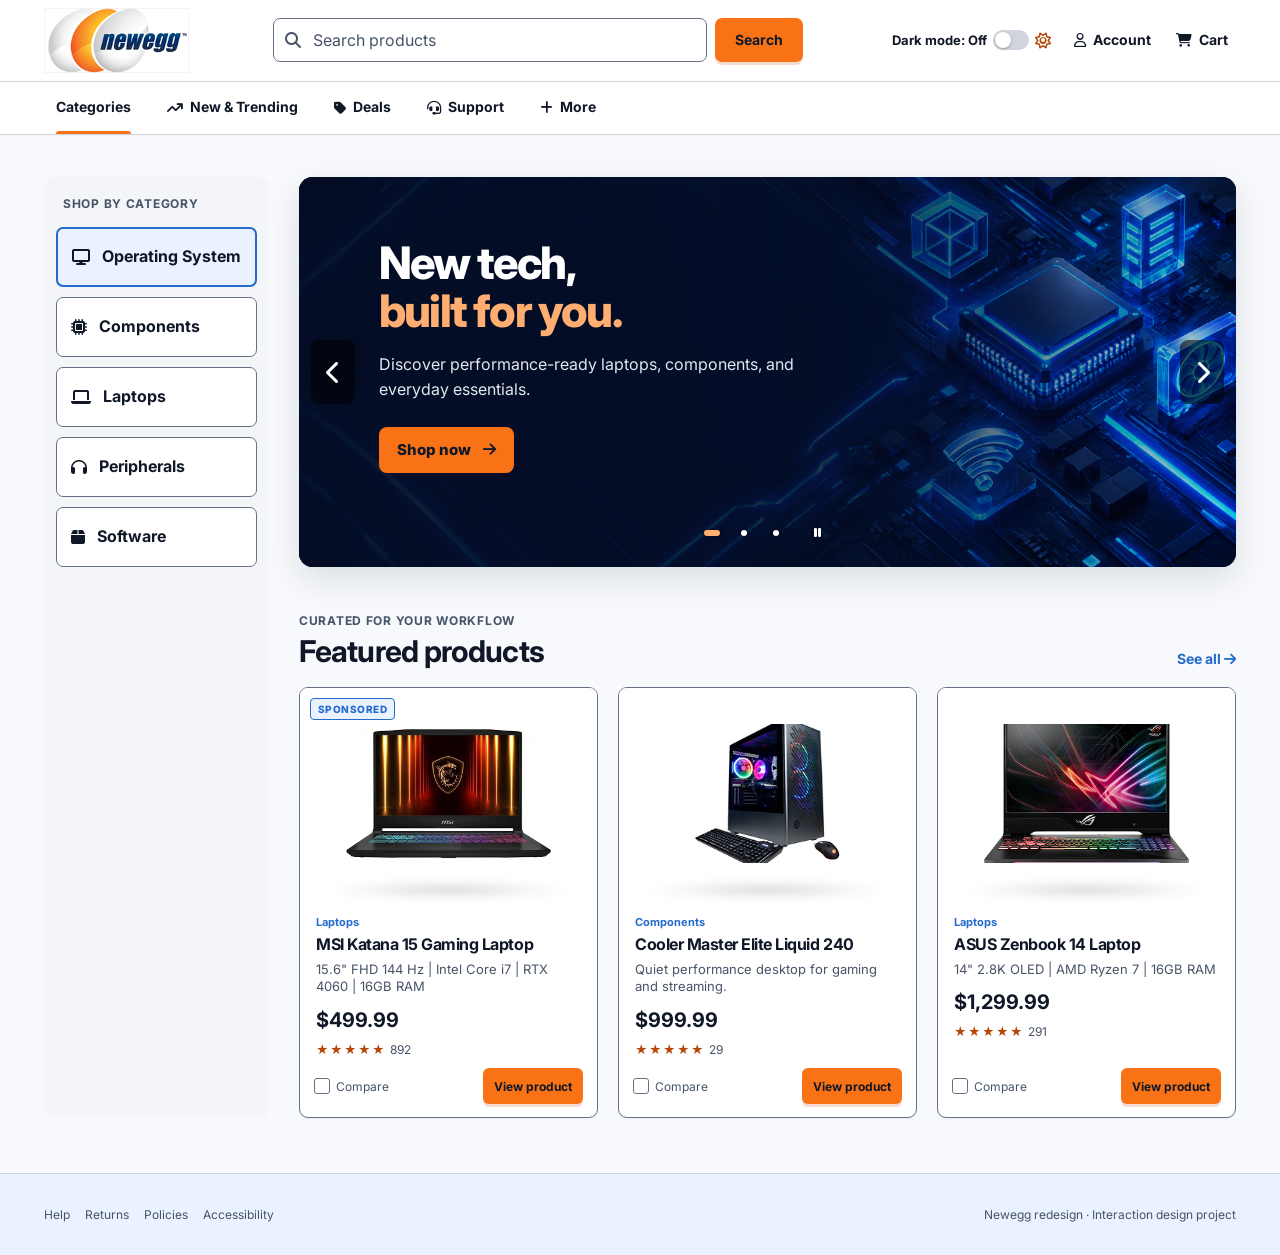
==== commit 28ecb3a0: "Added a responsive promotional carousel on the homepage with looping, autoplay, hover pause, and nav" ====
--- a/index.html
+++ b/index.html
@@ -102,24 +102,106 @@
       </aside>
 
       <div class="home-main">
-        <section class="hero" style="--hero-image: url('./assets/hero-tech.png')">
-          <div class="hero__content">
-            <h1>
-              New tech,
-
-              <em>built for you.</em>
-            </h1>
-
-            <p>
-              Discover performance-ready laptops, components,
-              and everyday essentials.
-            </p>
-
-            <a class="btn btn-primary" href="search.html">
-              Shop now <i class="fa-solid fa-arrow-right"></i>
-            </a>
-          </div>
-        </section>
+        <section class="promo-carousel" data-promo-carousel
+  aria-label="Featured promotions" aria-roledescription="carousel">
+
+  <div class="promo-viewport">
+    <div class="promo-track">
+
+      <div class="promo-slide promo-slide--tech"
+        role="group" aria-roledescription="slide"
+        aria-label="1 of 3: New technology">
+
+        <div class="promo-copy">
+          <h1>New tech,<br><span>built for you.</span></h1>
+
+          <p>
+            Discover performance-ready laptops, components,
+            and everyday essentials.
+          </p>
+
+          <a class="promo-button" href="search.html">
+            Shop now
+            <i class="fa-solid fa-arrow-right" aria-hidden="true"></i>
+          </a>
+        </div>
+      </div>
+
+      <div class="promo-slide promo-slide--banner"
+  role="group" aria-roledescription="slide"
+  aria-label="2 of 3: Made for gaming"
+  aria-hidden="true" inert>
+
+  <a class="promo-banner-link" href="search.html">
+    <img src="./assets/banner2.png" width="1880" height="780"
+      alt="Made for gaming. Shop PCs, consoles, monitors, games, and accessories." />
+  </a>
+
+  <div class="promo-mobile-copy">
+    <h2>Made for gaming</h2>
+    <p>PCs, consoles, monitors, and accessories for your setup.</p>
+    <a class="promo-button" href="search.html">
+      Shop gaming
+      <i class="fa-solid fa-arrow-right" aria-hidden="true"></i>
+    </a>
+  </div>
+</div>
+
+<div class="promo-slide promo-slide--banner"
+  role="group" aria-roledescription="slide"
+  aria-label="3 of 3: ASUS laptop promotion"
+  aria-hidden="true" inert>
+
+  <a class="promo-banner-link" href="search.html">
+    <img src="./assets/banner3.png" width="943" height="387"
+      alt="Top gifts. Top deals. Give ASUS. Explore ASUS laptop offers." />
+  </a>
+
+  <div class="promo-mobile-copy">
+    <h2>Top gifts. Top deals.</h2>
+    <p>Explore ASUS laptops for your next upgrade.</p>
+    <a class="promo-button" href="search.html">
+      Shop ASUS
+      <i class="fa-solid fa-arrow-right" aria-hidden="true"></i>
+    </a>
+  </div>
+</div>
+
+
+    </div>
+  </div>
+
+  <div class="promo-controls">
+    <button class="promo-arrow promo-arrow--prev" type="button"
+      data-promo-prev aria-label="Previous promotion">
+      <i class="fa-solid fa-chevron-left" aria-hidden="true"></i>
+    </button>
+
+    <button class="promo-arrow promo-arrow--next" type="button"
+      data-promo-next aria-label="Next promotion">
+      <i class="fa-solid fa-chevron-right" aria-hidden="true"></i>
+    </button>
+
+    <div class="promo-dots" role="group" aria-label="Choose a promotion">
+      <button class="promo-dot" type="button" data-promo-dot="0"
+        aria-label="Show promotion 1" aria-pressed="true"></button>
+
+      <button class="promo-dot" type="button" data-promo-dot="1"
+        aria-label="Show promotion 2" aria-pressed="false"></button>
+
+      <button class="promo-dot" type="button" data-promo-dot="2"
+        aria-label="Show promotion 3" aria-pressed="false"></button>
+    </div>
+
+    <button class="promo-pause" type="button"
+      data-promo-pause aria-label="Pause automatic promotions">
+      <i class="fa-solid fa-pause" aria-hidden="true"></i>
+    </button>
+  </div>
+
+  <p class="sr-only" data-promo-status role="status"
+    aria-live="polite" aria-atomic="true"></p>
+</section>
 
         <section class="featured-section">
           <div class="section-heading">
--- a/styles.css
+++ b/styles.css
@@ -14,7 +14,7 @@
   --orange-dark: #d95f07;
   --success: #157a47;
   --success-bg: #ecfdf3;
-  --error: #d92d20;
+  --error: #b42318;
   --error-bg: #fff1f0;
   --shadow: 0 14px 34px rgba(16, 24, 40, 0.08);
   --shadow-soft: 0 6px 18px rgba(16, 24, 40, 0.06);
@@ -2933,12 +2933,12 @@
 }
 
 #checkout input[aria-invalid="true"] {
-  border-color: var(--error, #d92d20);
+  border-color: var(--error, #B42318);
 }
 
 #checkout .co-error {
   margin: 8px 0 0;
-  color: var(--error, #d92d20);
+  color: var(--error, #B42318);
   font-size: 0.9375rem;
   line-height: 1.5;
   overflow-wrap: anywhere;
@@ -3440,7 +3440,7 @@
 
   .featured-grid,
   .results-grid {
-    grid-template-columns: repeat(auto-fit, minmax(min(100%, 15rem), 1fr));
+    grid-template-columns: repeat(auto-fill, minmax(min(100%, 15rem), 1fr));
   }
 }
 
@@ -3529,4 +3529,334 @@
   .hero::before {
     background: rgba(4, 13, 37, .78);
   }
+}
+
+/* Keep homepage categories accessible at zoomed and mobile sizes. */
+@media (max-width: 1023px) {
+  .page-home .category-rail {
+    display: grid;
+    grid-template-columns: repeat(auto-fit, minmax(min(100%, 12rem), 1fr));
+    gap: 0.75rem;
+    margin-bottom: 1.5rem;
+    padding: 1rem;
+    border-radius: 0.625rem;
+    background: var(--surface-muted);
+  }
+
+  .page-home .category-rail .section-kicker {
+    grid-column: 1 / -1;
+    margin: 0 0 0.25rem;
+  }
+
+  .page-home .category-button {
+    display: flex;
+    align-items: center;
+    gap: 0.75rem;
+    width: 100%;
+    min-width: 0;
+    min-height: 3rem;
+    padding: 0.75rem;
+    border: 1px solid var(--line-strong);
+    border-radius: 0.5rem;
+    background: var(--surface);
+    color: var(--ink);
+    font-weight: 700;
+    text-align: left;
+  }
+
+  .page-home .category-button span {
+    overflow-wrap: anywhere;
+  }
+
+  .page-home .category-button.is-selected {
+    border: 2px solid var(--blue);
+    background: var(--blue-soft);
+  }
+
+  .page-home .category-button:hover {
+    border-color: var(--blue);
+    color: var(--blue);
+  }
+}
+
+/* Homepage promotional carousel */
+.promo-carousel {
+  position: relative;
+  min-width: 0;
+  overflow: hidden;
+  border-radius: .875rem;
+  background: #080e19;
+  color: #ffffff;
+  box-shadow: 0 .75rem 2rem rgba(16, 24, 40, .12);
+}
+
+.promo-viewport {
+  overflow: hidden;
+  touch-action: pan-y pinch-zoom;
+}
+
+.promo-track {
+  display: flex;
+  align-items: stretch;
+  transition: transform .5s ease;
+}
+
+.promo-slide {
+  position: relative;
+  display: flex;
+  align-items: center;
+  flex: 0 0 100%;
+  min-width: 0;
+  min-height: 22rem;
+  aspect-ratio: 2.4 / 1;
+  box-sizing: border-box;
+}
+
+.promo-slide--tech {
+  padding: 2rem 5rem 4rem;
+  background:
+    linear-gradient(
+      90deg,
+      rgba(4, 13, 37, .97),
+      rgba(4, 13, 37, .85) 55%,
+      rgba(4, 13, 37, .15)
+    ),
+    url("./assets/hero-tech.png") center / cover;
+}
+
+.promo-copy {
+  width: 100%;
+  max-width: 33rem;
+  min-width: 0;
+}
+
+.promo-copy h1 {
+  margin: 0;
+  color: #ffffff;
+  font-size: clamp(2rem, 3.5vw, 3.5rem);
+  font-weight: 800;
+  line-height: 1.08;
+  letter-spacing: -.04em;
+  overflow-wrap: anywhere;
+}
+
+.promo-copy h1 span {
+  color: #ffad70;
+}
+
+.promo-copy p {
+  max-width: 28rem;
+  margin: 1rem 0 1.5rem;
+  color: #e2e8f0;
+  font-size: 1rem;
+  line-height: 1.6;
+}
+
+.promo-button {
+  display: inline-flex;
+  align-items: center;
+  justify-content: center;
+  gap: .75rem;
+  max-width: 100%;
+  min-height: 2.75rem;
+  padding: .75rem 1.125rem;
+  border-radius: .5rem;
+  background: #f97316;
+  color: #101828;
+  font-size: .9375rem;
+  font-weight: 800;
+  text-decoration: none;
+  box-sizing: border-box;
+}
+
+.promo-button:hover {
+  background: #ffad70;
+  color: #101828;
+}
+
+.promo-slide--banner {
+  padding: 0;
+  background: #080e19;
+}
+
+.promo-banner-link {
+  display: flex;
+  align-items: center;
+  width: 100%;
+  max-width: none;
+  height: 100%;
+}
+
+.promo-banner-link img {
+  display: block;
+  width: 100%;
+  max-width: none;
+  height: 100%;
+  max-height: none;
+  object-fit: contain;
+}
+
+.promo-mobile-copy {
+  display: none;
+}
+
+/* Desktop arrows with dots and pause grouped at the bottom. */
+.promo-controls {
+  position: absolute;
+  inset: 0;
+  display: flex;
+  align-items: flex-end;
+  justify-content: center;
+  gap: .25rem;
+  padding: .75rem;
+  box-sizing: border-box;
+  pointer-events: none;
+}
+
+.promo-controls button {
+  pointer-events: auto;
+}
+
+.promo-arrow {
+  position: absolute;
+  top: 50%;
+  display: grid;
+  place-items: center;
+  width: 2.75rem;
+  height: 4rem;
+  padding: 0;
+  border: 1px solid transparent;
+  border-radius: .5rem;
+  background: rgba(0, 0, 0, .55);
+  color: #ffffff;
+  font-size: 1.5rem;
+  cursor: pointer;
+  transform: translateY(-50%);
+}
+
+.promo-arrow--prev {
+  left: .75rem;
+}
+
+.promo-arrow--next {
+  right: .75rem;
+}
+
+.promo-arrow:hover {
+  background: rgba(0, 0, 0, .85);
+  border-color: #ffffff;
+}
+
+.promo-dots {
+  display: flex;
+  gap: 0;
+  pointer-events: auto;
+}
+
+.promo-dot {
+  display: grid;
+  place-items: center;
+  width: 2rem;
+  height: 2.75rem;
+  padding: 0;
+  border: 0;
+  border-radius: .375rem;
+  background: transparent;
+  cursor: pointer;
+}
+
+.promo-dot::before {
+  content: "";
+  width: .375rem;
+  height: .375rem;
+  border-radius: 999px;
+  background: #ffffff;
+  box-shadow: 0 0 3px rgba(0, 0, 0, .9);
+}
+
+.promo-dot[aria-pressed="true"]::before {
+  width: 1rem;
+  background: #ffad70;
+}
+
+.promo-pause {
+  display: grid;
+  place-items: center;
+  width: 2.75rem;
+  height: 2.75rem;
+  padding: 0;
+  border: 0;
+  border-radius: .375rem;
+  background: transparent;
+  color: #ffffff;
+  font-size: .75rem;
+  cursor: pointer;
+  text-shadow: 0 0 3px rgba(0, 0, 0, .9);
+}
+
+.promo-pause:hover {
+  background: rgba(0, 0, 0, .25);
+}
+
+.promo-carousel a:focus-visible,
+.promo-carousel button:focus-visible {
+  outline: 3px solid #84adff;
+  outline-offset: -4px;
+}
+
+/* Mobile: full banners, no controls, and the first Shop now button. */
+@media (max-width: 767px) {
+  .promo-track {
+    align-items: flex-start;
+  }
+
+  .promo-slide {
+    min-height: 0;
+    aspect-ratio: auto;
+  }
+
+  .promo-slide--tech {
+    min-height: 180px;
+    padding: 1.25rem;
+    background:
+      linear-gradient(rgba(4, 13, 37, .9), rgba(4, 13, 37, .9)),
+      url("./assets/hero-tech.png");
+    background-color: #071633;
+    background-size: 100% 100%, contain;
+    background-position: center;
+    background-repeat: no-repeat;
+  }
+
+  .promo-copy h1 {
+    font-size: clamp(1.5rem, 7vw, 2rem);
+  }
+
+  .promo-copy p {
+    margin: .75rem 0 1rem;
+    font-size: .875rem;
+    line-height: 1.5;
+  }
+
+  .promo-slide--banner {
+    display: block;
+  }
+
+  .promo-banner-link {
+    display: block;
+    height: auto;
+  }
+
+  .promo-banner-link img {
+    height: auto;
+  }
+
+  .promo-controls {
+    display: none;
+  }
+}
+
+@media (prefers-reduced-motion: reduce) {
+  .promo-track {
+    transition: none;
+  }
 }
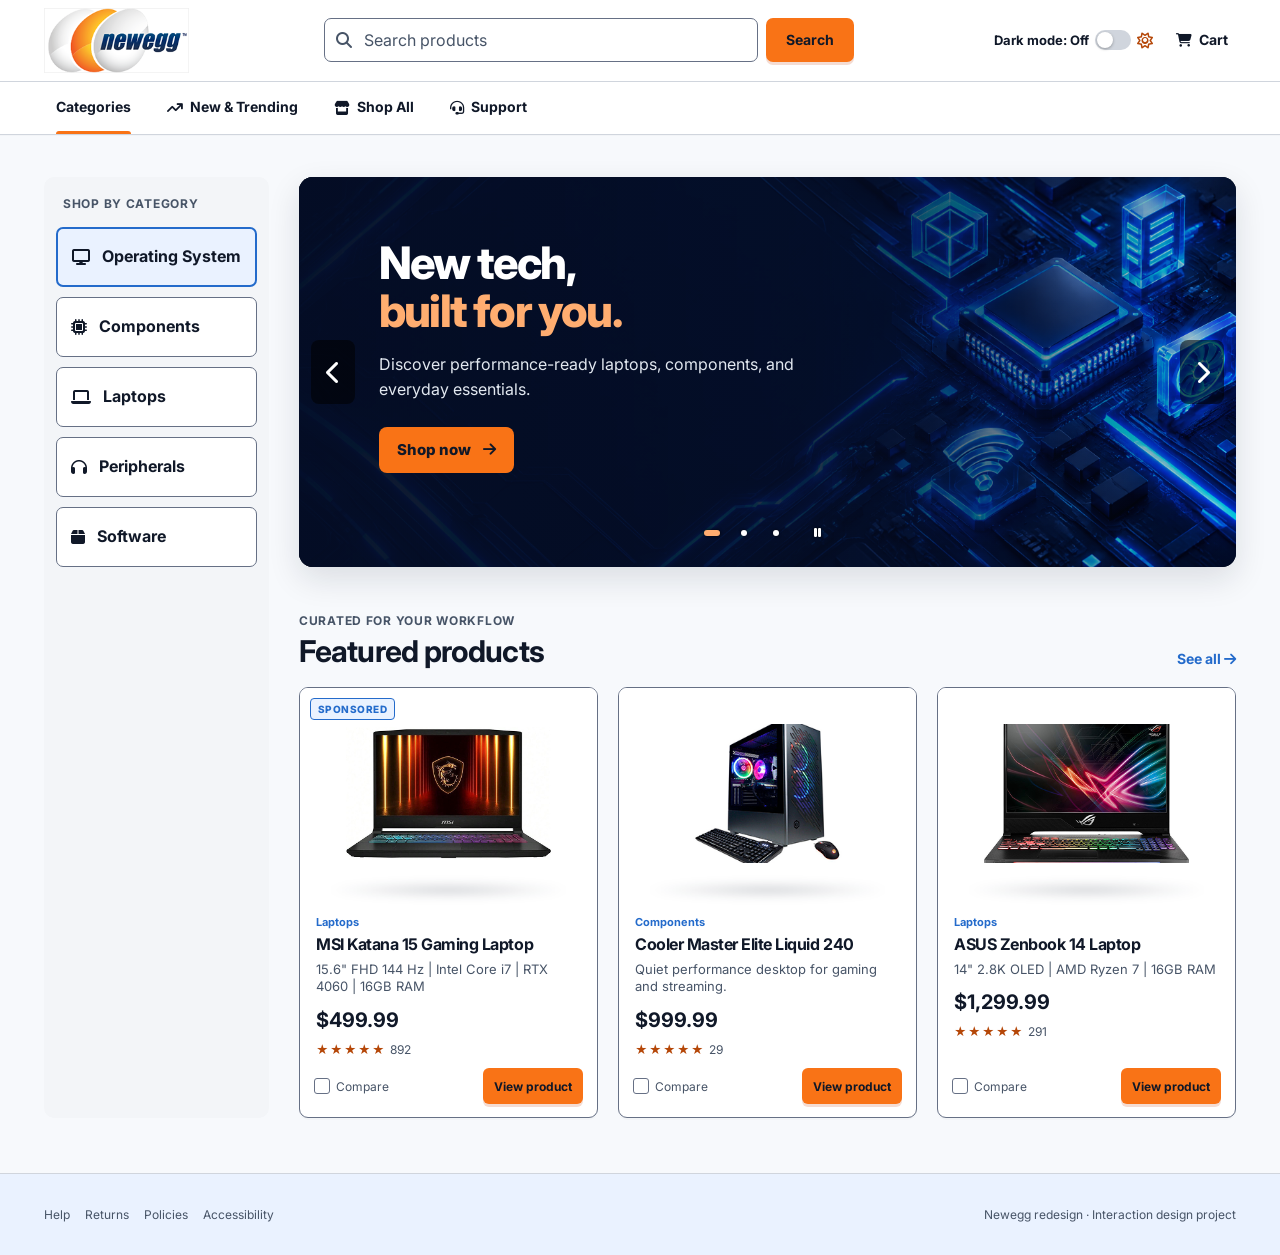
==== commit 1cb6a15c: "Removed "Account" and "More" links in the main header and renamed Deals to "Shop All" across all pag" ====
--- a/index.html
+++ b/index.html
@@ -44,8 +44,6 @@
         <button class="theme-control" type="button" data-theme-toggle aria-label="Switch color theme"><span
             class="theme-label">Dark mode</span><span class="switch"><i></i></span><span class="theme-icon"><i
               class="fa-regular fa-sun"></i></span></button>
-        <a class="account-link desktop-only" href="support.html"><i
-            class="fa-regular fa-user"></i><span>Account</span></a>
         <a class="cart-link" href="product.html" aria-label="Cart"><i class="fa-solid fa-cart-shopping"></i><span
             class="desktop-only">Cart</span><b class="cart-count" hidden>0</b></a>
       </div>
@@ -63,9 +61,9 @@
         <a class="nav-link is-active" href="index.html"><span>Categories</span></a>
         <a class="nav-link" href="search.html"><i class="fa-solid fa-arrow-trend-up"></i><span>New &amp;
             Trending</span></a>
-        <a class="nav-link" href="search.html"><i class="fa-solid fa-tag"></i><span>Deals</span></a>
+        <a class="nav-link" href="search.html"><i class="fa-solid fa-store" aria-hidden="true"></i><span>Shop
+            All</span></a>
         <a class="nav-link" href="support.html"><i class="fa-solid fa-headset"></i><span>Support</span></a>
-        <a class="nav-link" href="index.html"><i class="fa-solid fa-plus"></i><span>More</span></a>
       </div>
     </nav>
     <div class="mobile-menu" id="mobile-navigation" aria-hidden="true">
@@ -76,9 +74,11 @@
             class="fa-solid fa-arrow-right"></i></a>
         <a class="mobile-nav-link" href="search.html"><i class="fa-solid fa-arrow-trend-up"></i><span>New &amp;
             Trending</span><i class="fa-solid fa-arrow-right"></i></a>
-        <a class="mobile-nav-link" href="search.html"><i class="fa-solid fa-tag"></i><span>Deals</span><i
-            class="fa-solid fa-arrow-right"></i></a>
-
+        <a class="mobile-nav-link" href="search.html">
+          <i class="fa-solid fa-store" aria-hidden="true"></i>
+          <span>Shop All</span>
+          <i class="fa-solid fa-arrow-right" aria-hidden="true"></i>
+        </a>
         <a class="mobile-nav-link" href="support.html"><i class="fa-solid fa-headset"></i><span>Support</span><i
             class="fa-solid fa-arrow-right"></i></a>
         <button class="mobile-menu__theme" type="button" data-theme-toggle><i class="fa-regular fa-moon"></i> Switch to
@@ -102,106 +102,97 @@
       </aside>
 
       <div class="home-main">
-        <section class="promo-carousel" data-promo-carousel
-  aria-label="Featured promotions" aria-roledescription="carousel">
-
-  <div class="promo-viewport">
-    <div class="promo-track">
-
-      <div class="promo-slide promo-slide--tech"
-        role="group" aria-roledescription="slide"
-        aria-label="1 of 3: New technology">
-
-        <div class="promo-copy">
-          <h1>New tech,<br><span>built for you.</span></h1>
-
-          <p>
-            Discover performance-ready laptops, components,
-            and everyday essentials.
-          </p>
-
-          <a class="promo-button" href="search.html">
-            Shop now
-            <i class="fa-solid fa-arrow-right" aria-hidden="true"></i>
-          </a>
-        </div>
-      </div>
-
-      <div class="promo-slide promo-slide--banner"
-  role="group" aria-roledescription="slide"
-  aria-label="2 of 3: Made for gaming"
-  aria-hidden="true" inert>
-
-  <a class="promo-banner-link" href="search.html">
-    <img src="./assets/banner2.png" width="1880" height="780"
-      alt="Made for gaming. Shop PCs, consoles, monitors, games, and accessories." />
-  </a>
-
-  <div class="promo-mobile-copy">
-    <h2>Made for gaming</h2>
-    <p>PCs, consoles, monitors, and accessories for your setup.</p>
-    <a class="promo-button" href="search.html">
-      Shop gaming
-      <i class="fa-solid fa-arrow-right" aria-hidden="true"></i>
-    </a>
-  </div>
-</div>
-
-<div class="promo-slide promo-slide--banner"
-  role="group" aria-roledescription="slide"
-  aria-label="3 of 3: ASUS laptop promotion"
-  aria-hidden="true" inert>
-
-  <a class="promo-banner-link" href="search.html">
-    <img src="./assets/banner3.png" width="943" height="387"
-      alt="Top gifts. Top deals. Give ASUS. Explore ASUS laptop offers." />
-  </a>
-
-  <div class="promo-mobile-copy">
-    <h2>Top gifts. Top deals.</h2>
-    <p>Explore ASUS laptops for your next upgrade.</p>
-    <a class="promo-button" href="search.html">
-      Shop ASUS
-      <i class="fa-solid fa-arrow-right" aria-hidden="true"></i>
-    </a>
-  </div>
-</div>
-
-
-    </div>
-  </div>
-
-  <div class="promo-controls">
-    <button class="promo-arrow promo-arrow--prev" type="button"
-      data-promo-prev aria-label="Previous promotion">
-      <i class="fa-solid fa-chevron-left" aria-hidden="true"></i>
-    </button>
-
-    <button class="promo-arrow promo-arrow--next" type="button"
-      data-promo-next aria-label="Next promotion">
-      <i class="fa-solid fa-chevron-right" aria-hidden="true"></i>
-    </button>
-
-    <div class="promo-dots" role="group" aria-label="Choose a promotion">
-      <button class="promo-dot" type="button" data-promo-dot="0"
-        aria-label="Show promotion 1" aria-pressed="true"></button>
-
-      <button class="promo-dot" type="button" data-promo-dot="1"
-        aria-label="Show promotion 2" aria-pressed="false"></button>
-
-      <button class="promo-dot" type="button" data-promo-dot="2"
-        aria-label="Show promotion 3" aria-pressed="false"></button>
-    </div>
-
-    <button class="promo-pause" type="button"
-      data-promo-pause aria-label="Pause automatic promotions">
-      <i class="fa-solid fa-pause" aria-hidden="true"></i>
-    </button>
-  </div>
-
-  <p class="sr-only" data-promo-status role="status"
-    aria-live="polite" aria-atomic="true"></p>
-</section>
+        <section class="promo-carousel" data-promo-carousel aria-label="Featured promotions"
+          aria-roledescription="carousel">
+
+          <div class="promo-viewport">
+            <div class="promo-track">
+
+              <div class="promo-slide promo-slide--tech" role="group" aria-roledescription="slide"
+                aria-label="1 of 3: New technology">
+
+                <div class="promo-copy">
+                  <h1>New tech,<br><span>built for you.</span></h1>
+
+                  <p>
+                    Discover performance-ready laptops, components,
+                    and everyday essentials.
+                  </p>
+
+                  <a class="promo-button" href="search.html">
+                    Shop now
+                    <i class="fa-solid fa-arrow-right" aria-hidden="true"></i>
+                  </a>
+                </div>
+              </div>
+
+              <div class="promo-slide promo-slide--banner" role="group" aria-roledescription="slide"
+                aria-label="2 of 3: Made for gaming" aria-hidden="true" inert>
+
+                <a class="promo-banner-link" href="search.html">
+                  <img src="./assets/banner2.png" width="1880" height="780"
+                    alt="Made for gaming. Shop PCs, consoles, monitors, games, and accessories." />
+                </a>
+
+                <div class="promo-mobile-copy">
+                  <h2>Made for gaming</h2>
+                  <p>PCs, consoles, monitors, and accessories for your setup.</p>
+                  <a class="promo-button" href="search.html">
+                    Shop gaming
+                    <i class="fa-solid fa-arrow-right" aria-hidden="true"></i>
+                  </a>
+                </div>
+              </div>
+
+              <div class="promo-slide promo-slide--banner" role="group" aria-roledescription="slide"
+                aria-label="3 of 3: ASUS laptop promotion" aria-hidden="true" inert>
+
+                <a class="promo-banner-link" href="search.html">
+                  <img src="./assets/banner3.png" width="943" height="387"
+                    alt="Top gifts. Top deals. Give ASUS. Explore ASUS laptop offers." />
+                </a>
+
+                <div class="promo-mobile-copy">
+                  <h2>Top gifts. Top deals.</h2>
+                  <p>Explore ASUS laptops for your next upgrade.</p>
+                  <a class="promo-button" href="search.html">
+                    Shop ASUS
+                    <i class="fa-solid fa-arrow-right" aria-hidden="true"></i>
+                  </a>
+                </div>
+              </div>
+
+
+            </div>
+          </div>
+
+          <div class="promo-controls">
+            <button class="promo-arrow promo-arrow--prev" type="button" data-promo-prev aria-label="Previous promotion">
+              <i class="fa-solid fa-chevron-left" aria-hidden="true"></i>
+            </button>
+
+            <button class="promo-arrow promo-arrow--next" type="button" data-promo-next aria-label="Next promotion">
+              <i class="fa-solid fa-chevron-right" aria-hidden="true"></i>
+            </button>
+
+            <div class="promo-dots" role="group" aria-label="Choose a promotion">
+              <button class="promo-dot" type="button" data-promo-dot="0" aria-label="Show promotion 1"
+                aria-pressed="true"></button>
+
+              <button class="promo-dot" type="button" data-promo-dot="1" aria-label="Show promotion 2"
+                aria-pressed="false"></button>
+
+              <button class="promo-dot" type="button" data-promo-dot="2" aria-label="Show promotion 3"
+                aria-pressed="false"></button>
+            </div>
+
+            <button class="promo-pause" type="button" data-promo-pause aria-label="Pause automatic promotions">
+              <i class="fa-solid fa-pause" aria-hidden="true"></i>
+            </button>
+          </div>
+
+          <p class="sr-only" data-promo-status role="status" aria-live="polite" aria-atomic="true"></p>
+        </section>
 
         <section class="featured-section">
           <div class="section-heading">
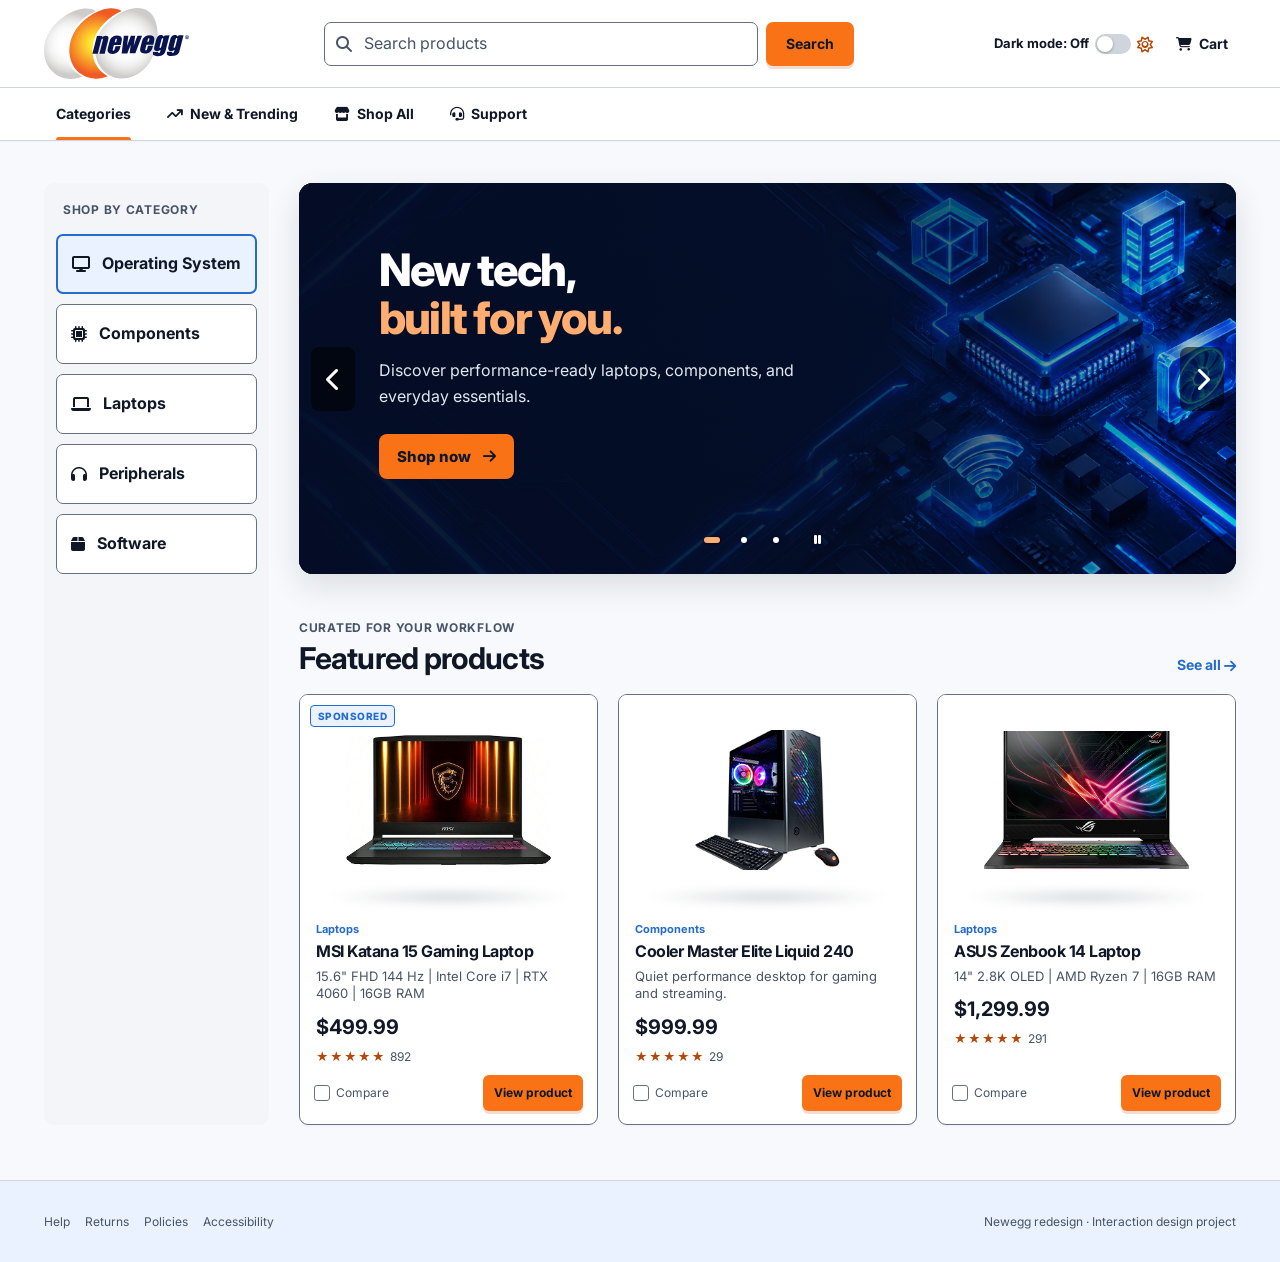
==== commit d3d8d354: "Changed the Newegg logo quality from png to svg to make it clean" ====
--- a/index.html
+++ b/index.html
@@ -32,7 +32,7 @@
         <i class="fa-solid fa-bars"></i>
       </button>
       <a class="brand" href="index.html" aria-label="Newegg home">
-        <img class="brand-logo" src="./assets/NeweggLogo.png" alt="Newegg" />
+        <img class="brand-logo" src="./assets/newegg-logo.svg" alt="Newegg" />
       </a>
       <form class="search-form desktop-search" data-search-form>
         <label class="sr-only" for="desktop-search">Search products</label>
